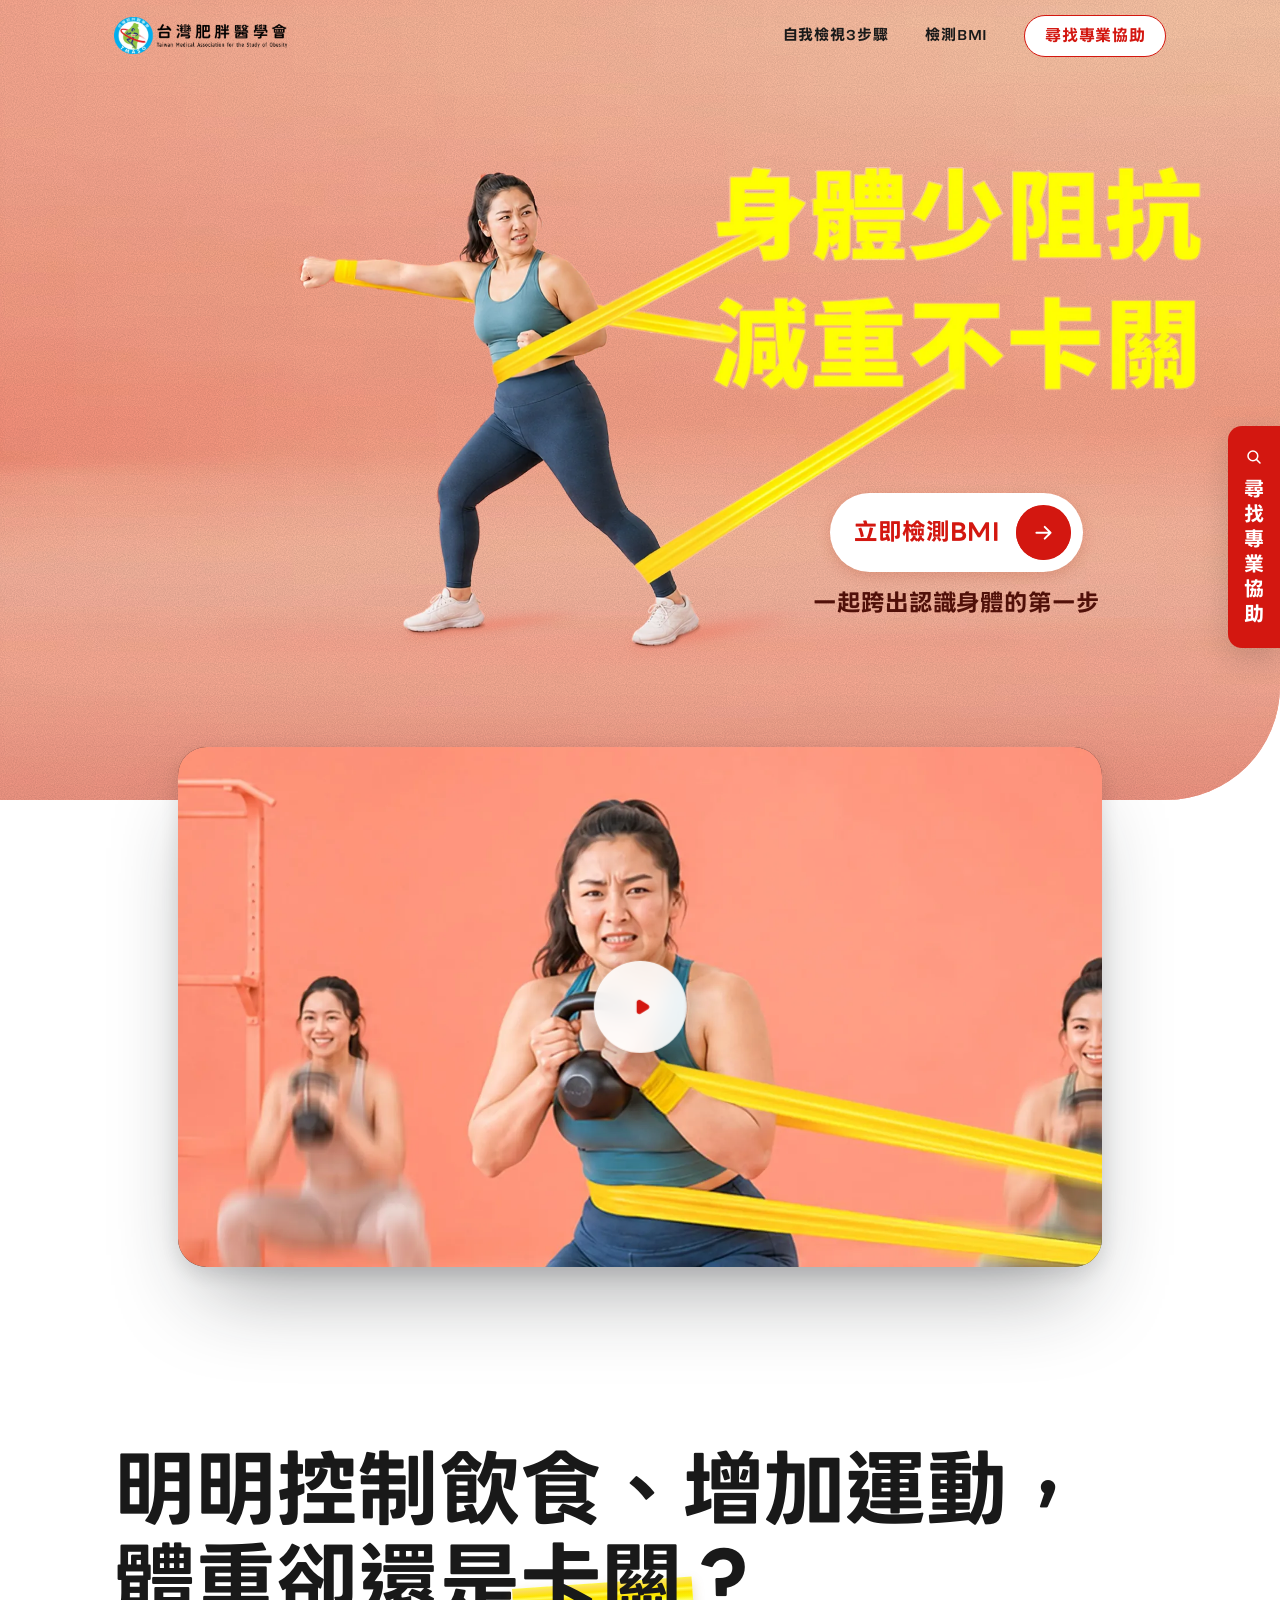
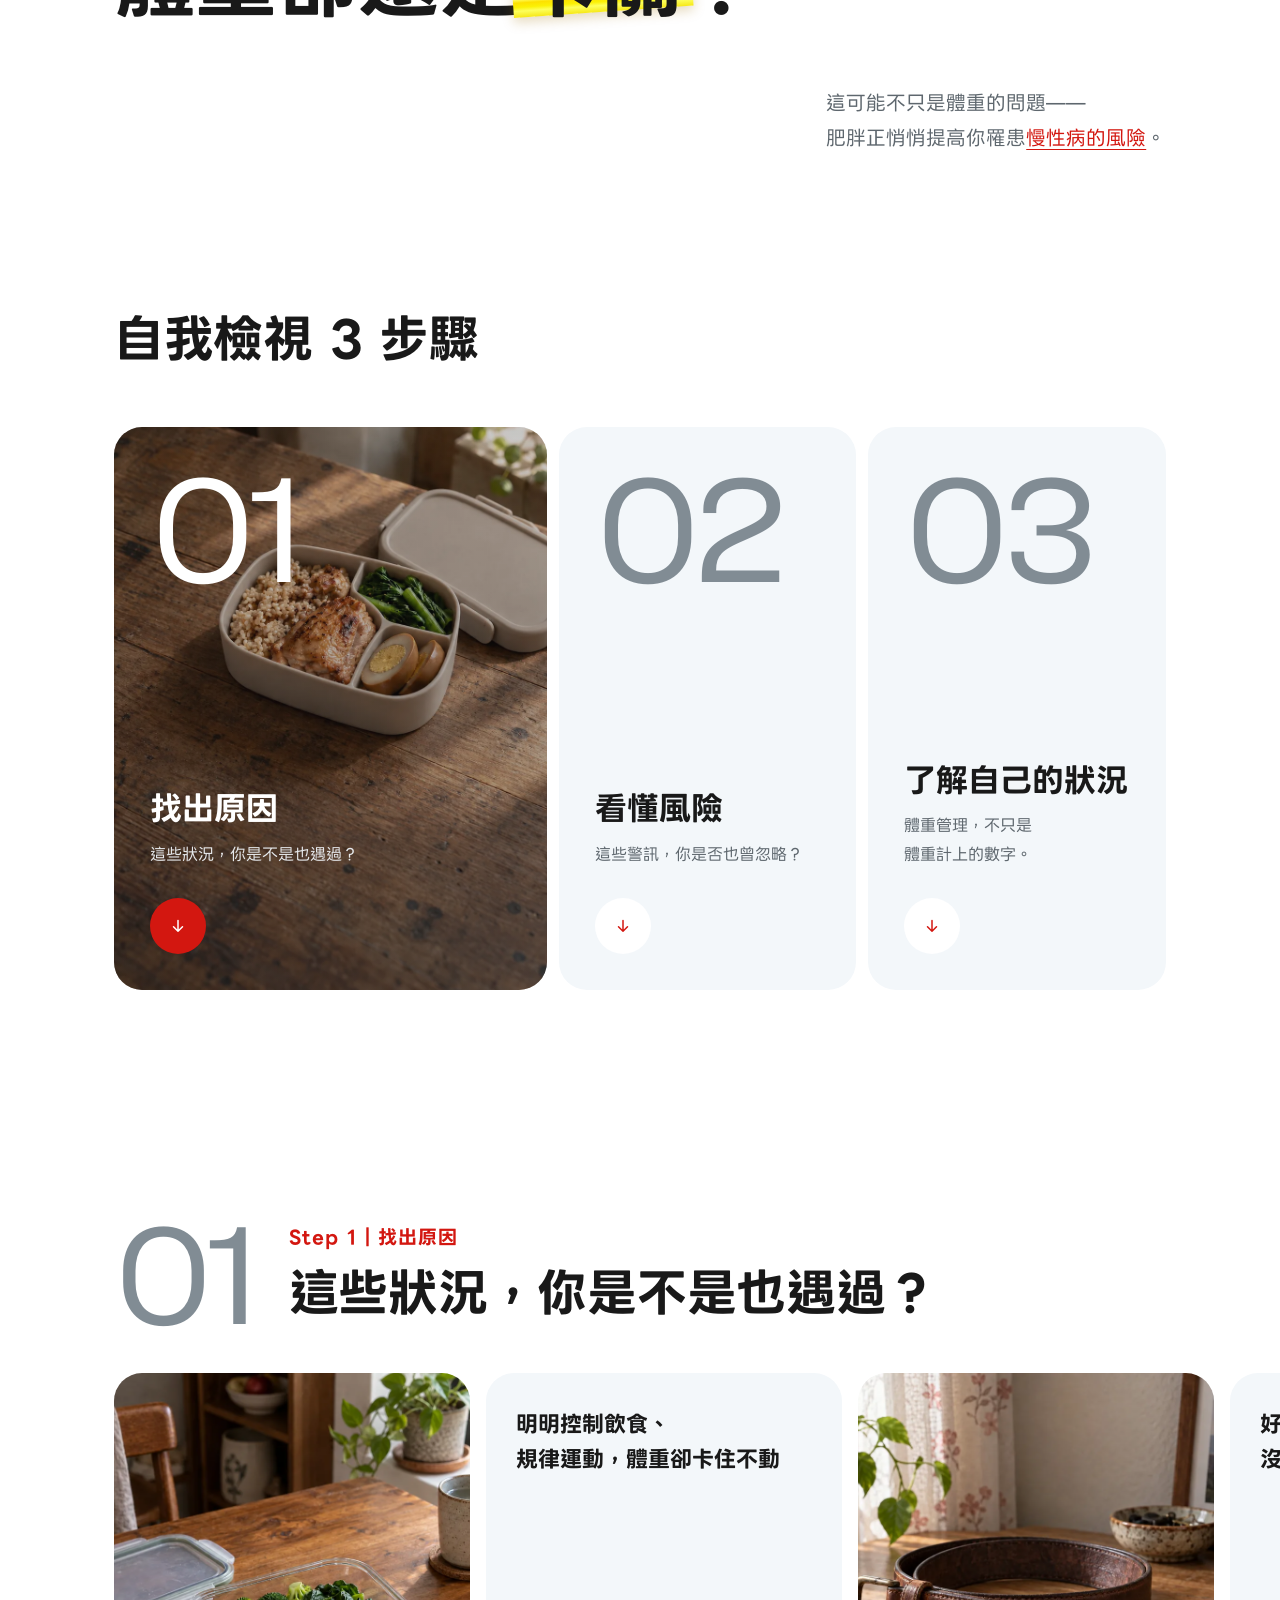
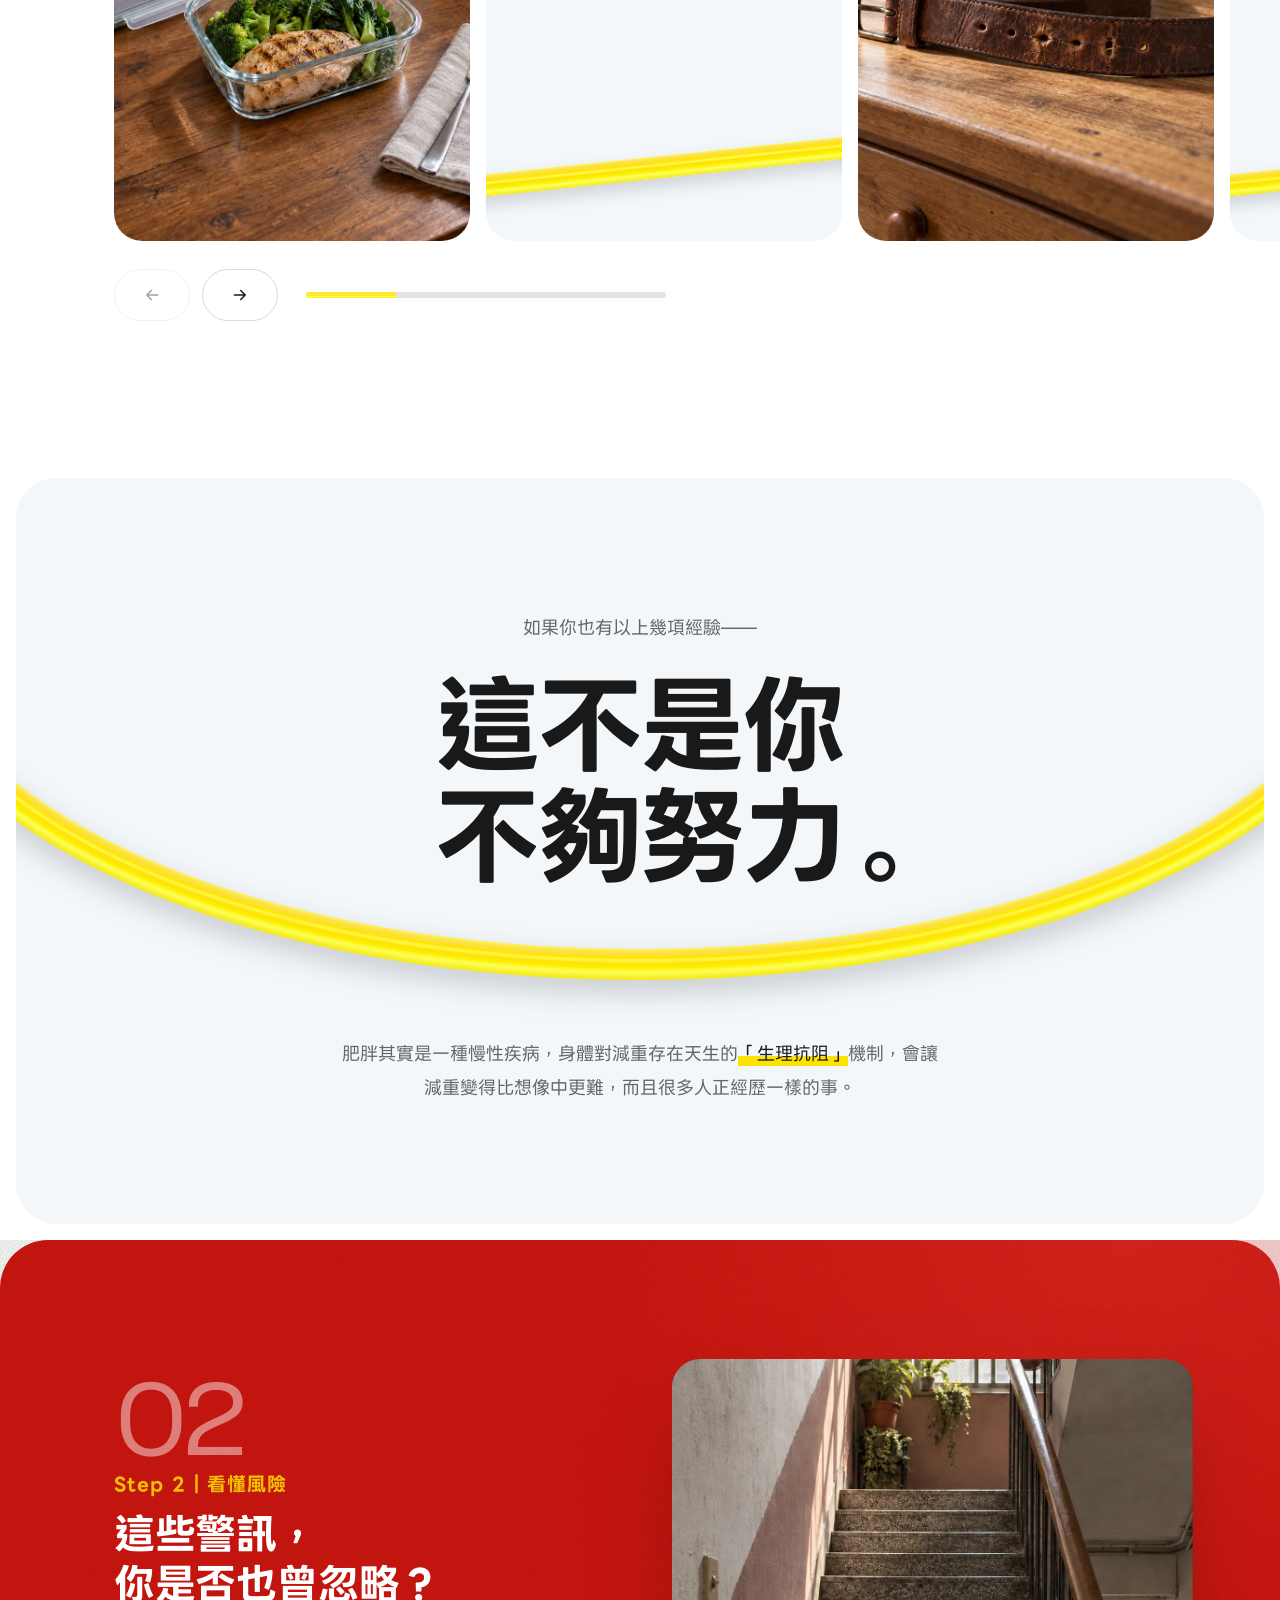
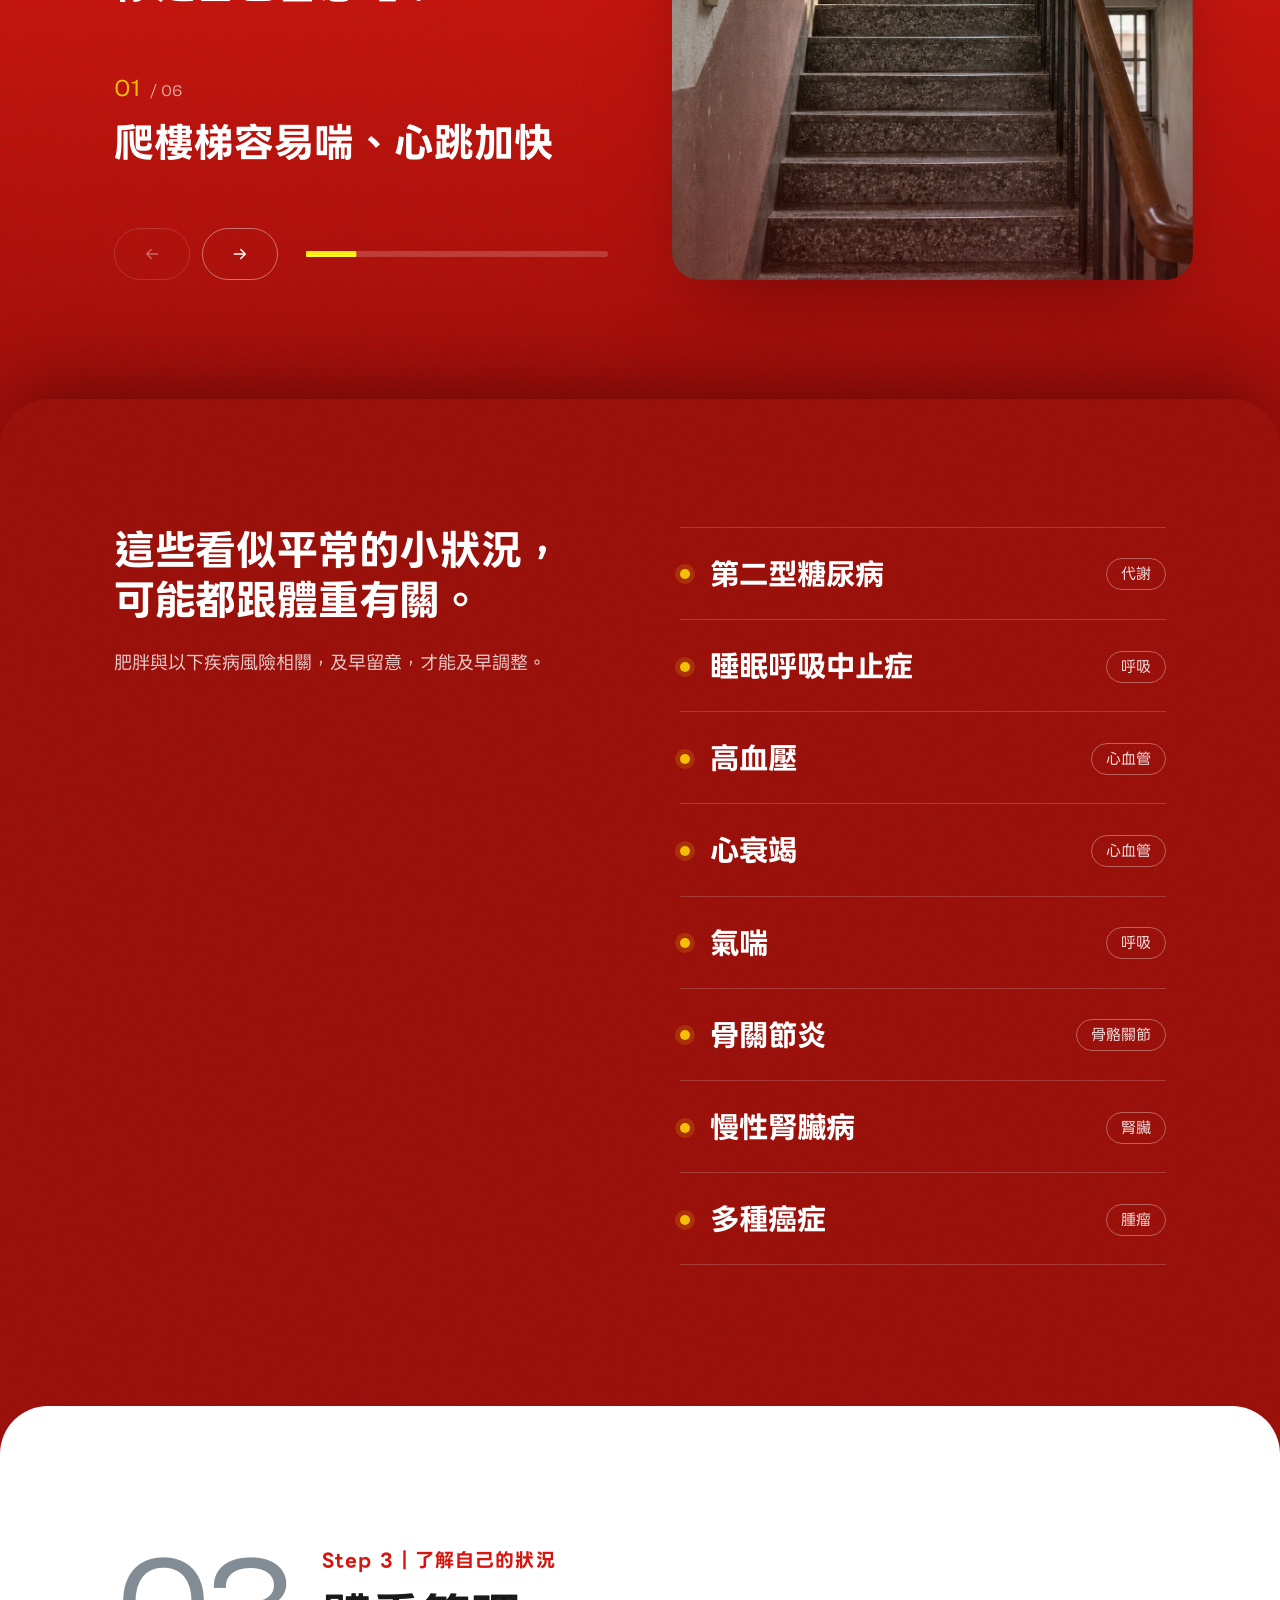
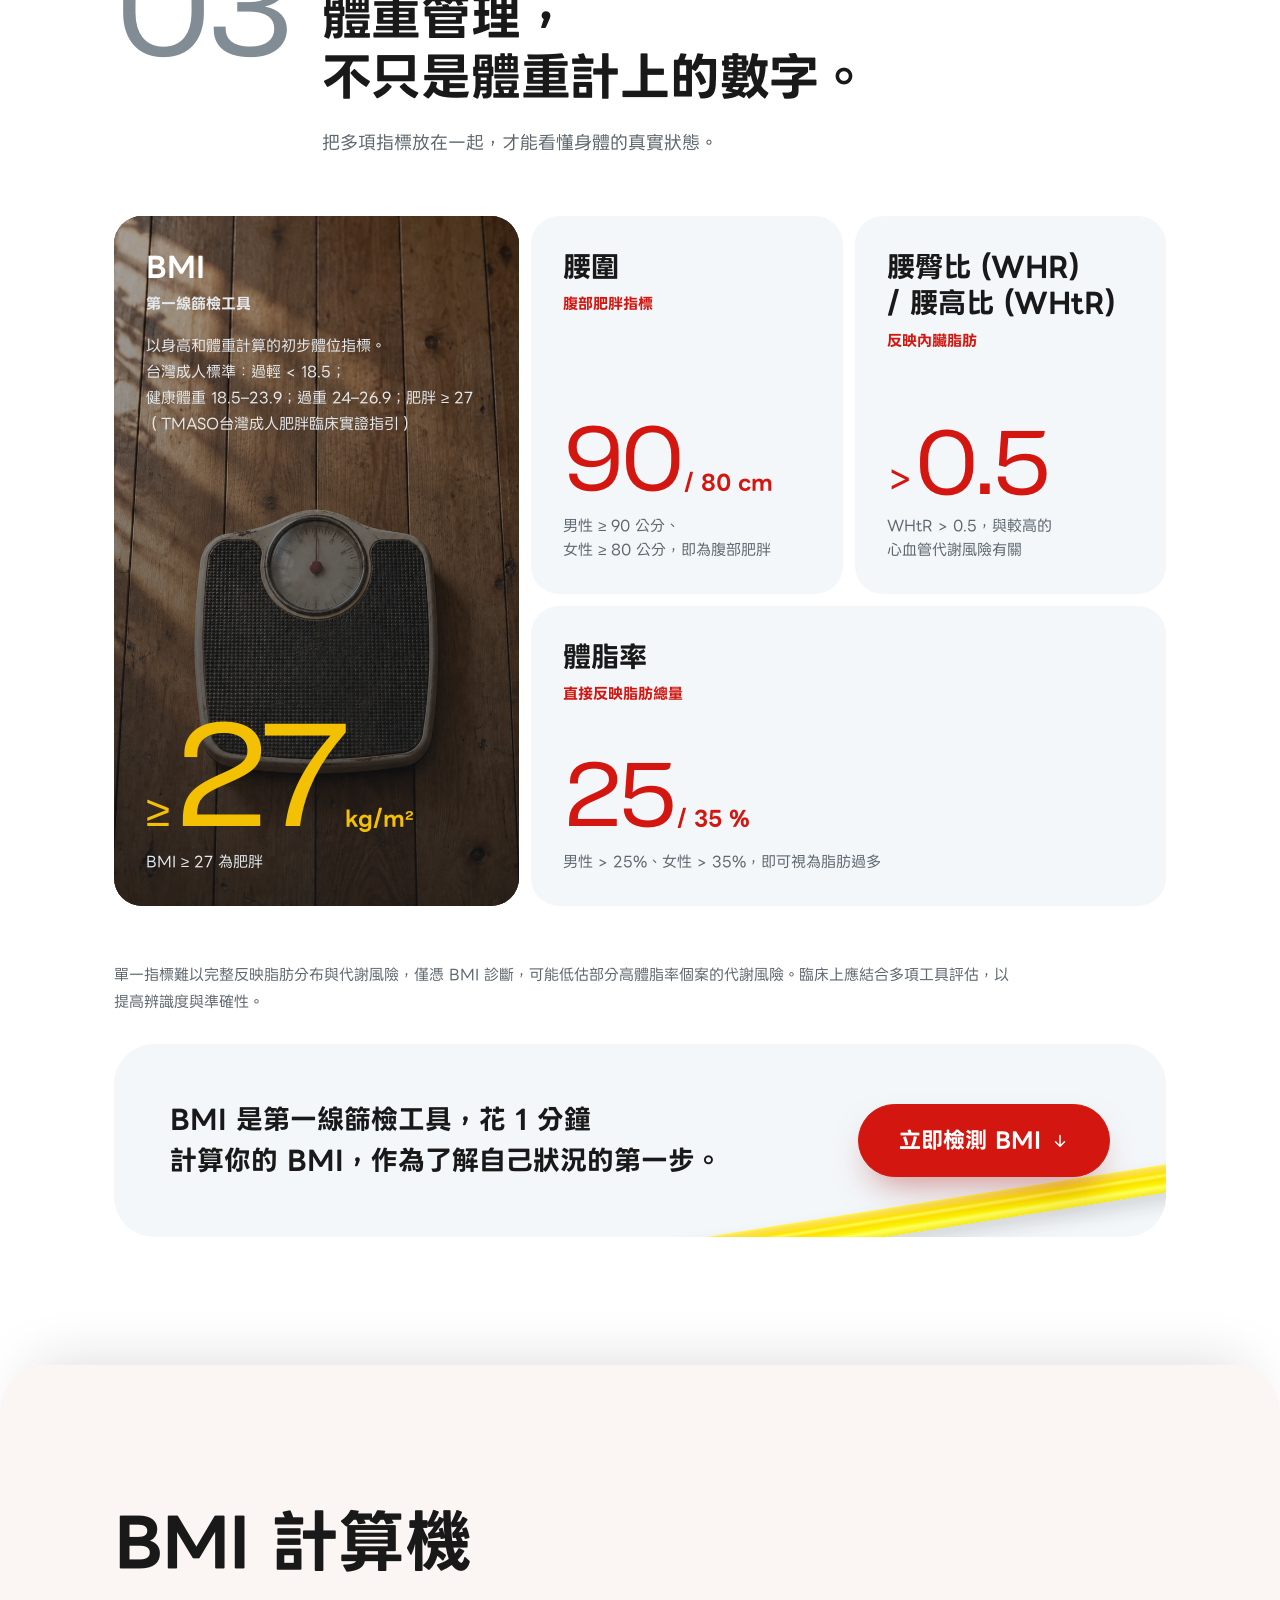
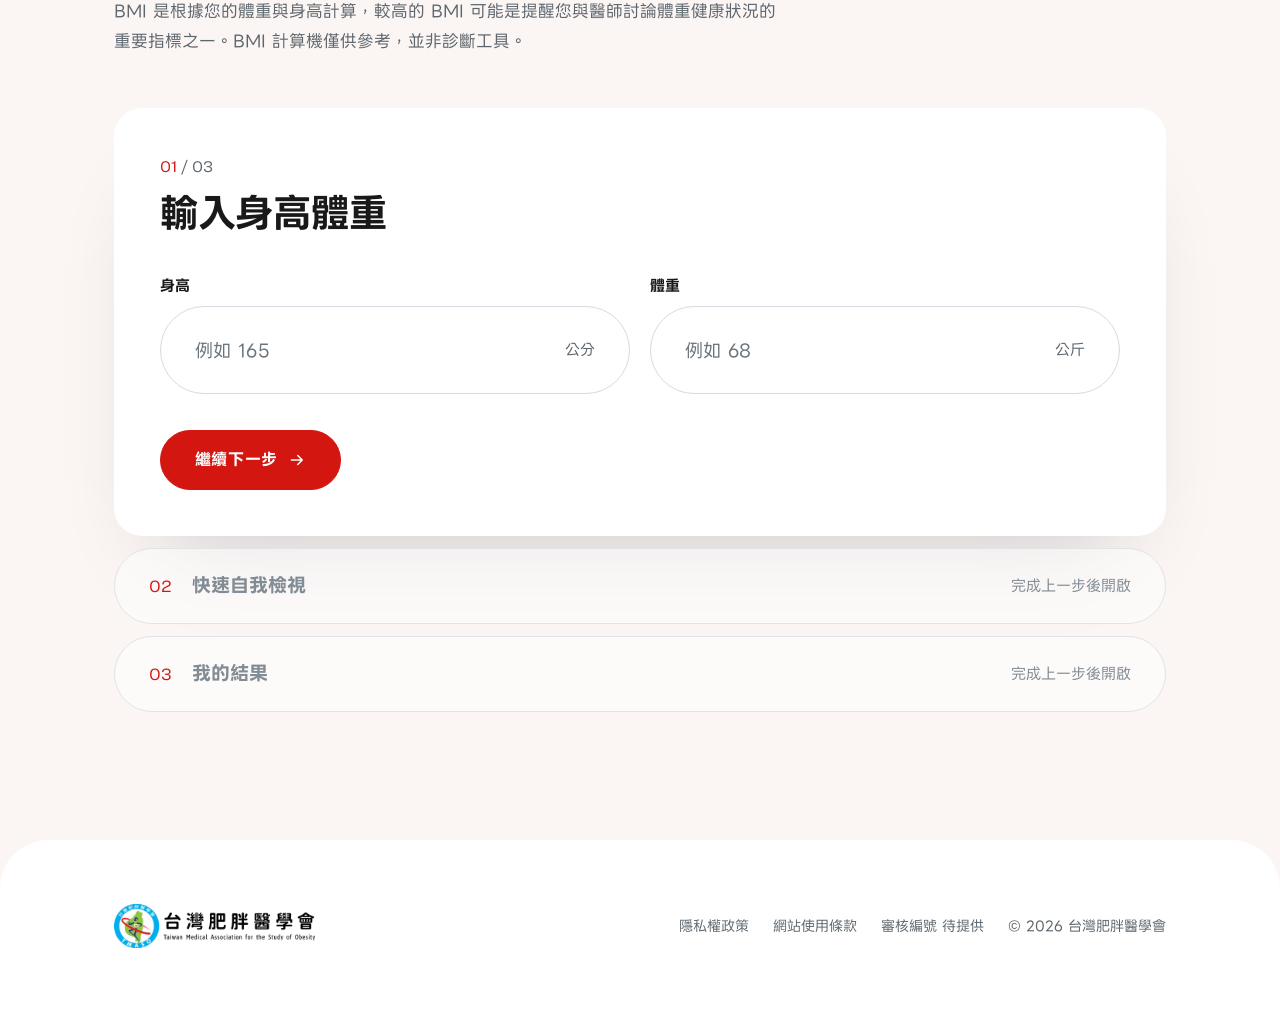
==== a/index.html @ 718ff16e "Add static (non-interactive) previews of prototype A and B Co-Authored-By: Claude Opus 5.5 <noreply@" ====
<!doctype html>
<html lang="zh-Hant-TW">
<head>
<meta charset="utf-8">
<meta name="viewport" content="width=device-width, initial-scale=1, viewport-fit=cover">
<title>TMASO 身體少阻抗｜簡易互動版</title>
<meta name="description" content="台灣肥胖醫學會 TMASO 肥胖自我檢視衛教頁：自我檢視 3 步驟、相關疾病、多項指標與 BMI 計算機。">
<meta name="theme-color" content="#ffffff">
<meta name="robots" content="noindex">
<link rel="preload" href="assets/fonts/lineseed-400.woff2" as="font" type="font/woff2" crossorigin>
<link rel="preload" href="assets/fonts/lineseed-700.woff2" as="font" type="font/woff2" crossorigin>
<link rel="preload" href="assets/fonts/ringside-400.woff2" as="font" type="font/woff2" crossorigin>
<link rel="stylesheet" href="assets/css/style.css">
<style id="static-preview">
/* 提案示意：關閉所有互動（點擊、滑過、輸入），只保留畫面 */
body *{pointer-events:none!important;cursor:default!important;-webkit-user-select:none;user-select:none}
html{scroll-behavior:auto!important}
</style>
</head>
<body>
<svg class="sprite" aria-hidden="true" focusable="false">
  <symbol id="i-right" viewBox="0 0 24 24"><path d="M4.5 12h14.5M13 6l6 6-6 6" fill="none" stroke="currentColor" stroke-width="2" stroke-linecap="round" stroke-linejoin="round"/></symbol>
  <symbol id="i-left" viewBox="0 0 24 24"><path d="M19.5 12H5M11 6l-6 6 6 6" fill="none" stroke="currentColor" stroke-width="2" stroke-linecap="round" stroke-linejoin="round"/></symbol>
  <symbol id="i-down" viewBox="0 0 24 24"><path d="M12 4.5V19M6 13l6 6 6-6" fill="none" stroke="currentColor" stroke-width="2" stroke-linecap="round" stroke-linejoin="round"/></symbol>
  <symbol id="i-play" viewBox="0 0 24 24"><path d="M10.029 6.61738C8.69594 5.81755 7 6.77778 7 8.33237V15.6676C7 17.2222 8.69594 18.1824 10.029 17.3826L16.1417 13.715C17.4364 12.9382 17.4364 11.0618 16.1417 10.285L10.029 6.61738Z" fill="currentColor"/></symbol>
  <symbol id="i-search" viewBox="0 0 24 24"><circle cx="10.5" cy="10.5" r="6.5" fill="none" stroke="currentColor" stroke-width="2"/><path d="M15.5 15.5 20 20" fill="none" stroke="currentColor" stroke-width="2" stroke-linecap="round"/></symbol>
  <symbol id="i-check" viewBox="0 0 24 24"><path d="M5.5 12.5l4.2 4.2L18.5 8" fill="none" stroke="currentColor" stroke-width="3.2" stroke-linecap="round" stroke-linejoin="round"/></symbol>
</svg>

<a class="skip" href="#main">跳到主要內容</a>

<header class="hd" id="top">
  <div class="hd-in">
    <a class="hd-logo" href="#top" aria-label="回到頁首"><img src="assets/img/tmaso-logo.webp" alt="TMASO 台灣肥胖醫學會" width="173" height="38"></a>
    <nav class="hd-nav" aria-label="主選單">
      <a class="hd-link" href="#steps">自我檢視3步驟</a>
      <a class="hd-link" href="#bmi">檢測BMI</a>
      <a class="btn btn-o btn-s hd-help" href="#" data-todo="clinic">尋找專業協助</a>
      <a class="btn btn-o btn-s hd-bmi" href="#bmi">檢測 BMI</a>
    </nav>
  </div>
</header>


<a class="fab" href="#" data-todo="clinic">
  <svg class="ic" aria-hidden="true"><use href="#i-search"/></svg>
  <span class="fab-t">尋找專業協助</span>
</a>

<main id="main">

<section class="kv" id="kv" aria-label="主視覺">
  <div class="kv-stage">
    <div class="kv-art">
      <picture class="kv-bg">
        <source media="(max-width: 599px)" srcset="assets/img/kv-bg-m.webp">
        <img src="assets/img/kv-bg-wide.webp" alt="" width="4051" height="1257" fetchpriority="high">
      </picture>
      <div class="kv-fg" id="kvfg">
        <img src="assets/img/kv-fg.webp" alt="" width="1692" height="923" fetchpriority="high">
      </div>
      <h1 class="vh">身體少阻抗，減重不卡關</h1>
      <div class="kv-cta">
        <a class="kv-pill" href="#bmi"><span>立即檢測BMI</span><i class="kv-dot"><svg class="ic" aria-hidden="true"><use href="#i-right"/></svg></i></a>
        <p class="kv-sub">一起跨出認識身體的第一步</p>
      </div>
    </div>
    <div class="otv" id="otv">
      <button class="otv-card" type="button" data-todo="video" aria-label="播放影片">
        <img src="assets/img/otv.webp" alt="" width="1600" height="900" loading="lazy">
        <span class="otv-play"><svg aria-hidden="true"><use href="#i-play"/></svg></span>
      </button>
    </div>
  </div>
</section>

<section class="intro" aria-label="破題">
  <div class="wrap intro-in">
    <h2 class="intro-t split"><span class="ln"><span>明明控制飲食、<br class="br-m">增加運動，</span></span><span class="ln"><span><span class="ph">體重卻還是</span><span class="ph"><span class="bandword">卡關<i class="bandhl" aria-hidden="true"></i></span>？</span></span></span></h2>
    <p class="intro-p">這可能不只是體重的問題——<br>肥胖正悄悄提高你罹患<em>慢性病的風險</em>。</p>
  </div>
</section>

<section class="steps" id="steps" aria-labelledby="steps-t">
  <div class="wrap">
    <header class="sh">
      <h2 class="sh-t split" id="steps-t"><span class="ln"><span>自我檢視 3 步驟</span></span></h2>
    </header>
    <div class="steps-box" id="stepsBox">
      <a class="st is-on" href="#step1">
        <span class="st-ph"><img src="assets/img/ov-1.webp" alt="" loading="lazy"></span>
        <span class="st-num num">01</span>
        <span class="st-bot">
          <span class="st-txt"><span class="st-t">找出原因</span><span class="st-d"><span class="ph">這些狀況，</span><span class="ph">你是不是也遇過？</span></span></span>
          <span class="st-go"><svg class="ic" aria-hidden="true"><use href="#i-down"/></svg></span>
        </span>
      </a>
      <a class="st" href="#step2">
        <span class="st-ph"><img src="assets/img/ov-2.webp" alt="" loading="lazy"></span>
        <span class="st-num num">02</span>
        <span class="st-bot">
          <span class="st-txt"><span class="st-t">看懂風險</span><span class="st-d"><span class="ph">這些警訊，</span><span class="ph">你是否也曾忽略？</span></span></span>
          <span class="st-go"><svg class="ic" aria-hidden="true"><use href="#i-down"/></svg></span>
        </span>
      </a>
      <a class="st" href="#step3">
        <span class="st-ph"><img src="assets/img/ov-3.webp" alt="" loading="lazy"></span>
        <span class="st-num num">03</span>
        <span class="st-bot">
          <span class="st-txt"><span class="st-t"><span class="ph">了解</span><span class="ph">自己的狀況</span></span><span class="st-d"><span class="ph">體重管理，</span><span class="ph">不只是</span><span class="ph">體重計上的數字。</span></span></span>
          <span class="st-go"><svg class="ic" aria-hidden="true"><use href="#i-down"/></svg></span>
        </span>
      </a>
    </div>
  </div>
</section>

<section class="s1" id="step1" aria-labelledby="s1-t">
  <div class="s1-pin">
    <div class="s1-sticky">
      <div class="wrap">
        <header class="sh sh-num">
          <span class="sh-no num" aria-hidden="true">01</span>
          <div class="sh-body">
            <p class="sh-k">Step 1｜找出原因</p>
            <h2 class="sh-t split" id="s1-t"><span class="ln"><span><span class="ph">這些狀況，</span><br class="br-m"><span class="ph">你是不是也遇過？</span></span></span></h2>
          </div>
        </header>
      </div>
      <div class="s1-track" id="track">
        <div class="s1-rail" id="rail">
          <figure class="c1 c1-ph"><img src="assets/img/s1-1.webp" alt="玻璃保鮮盒裡的雞胸肉與青菜" loading="lazy"></figure>
          <div class="c1 c1-tx"><p><span class="ph">明明</span><span class="ph">控制飲食、</span><span class="ph">規律運動，</span><span class="ph">體重卻卡住不動</span></p><i></i></div>
          <figure class="c1 c1-ph"><img src="assets/img/s1-2.webp" alt="扣孔有磨痕的皮帶" loading="lazy"></figure>
          <div class="c1 c1-tx"><p><span class="ph">好不容易</span><span class="ph">瘦下來，</span><span class="ph">沒多久</span><span class="ph">又慢慢復胖</span></p><i></i></div>
          <figure class="c1 c1-ph"><img src="assets/img/s1-3.webp" alt="吃完的空盤與叉子" loading="lazy"></figure>
          <div class="c1 c1-tx"><p><span class="ph">比別人</span><span class="ph">更容易餓，</span><span class="ph">也更難有</span><span class="ph">「吃飽了」的感覺</span></p><i></i></div>
          <figure class="c1 c1-ph"><img src="assets/img/s1-4.webp" alt="啞鈴與彈力帶" loading="lazy"></figure>
          <div class="c1 c1-tx"><p><span class="ph">覺得好像</span><span class="ph">有一股力量，</span><span class="ph">在阻止你</span><span class="ph">瘦下來</span></p><i></i></div>
        </div>
      </div>
      <div class="wrap s1-ctrl">
        <button class="circ" id="prev" type="button" aria-label="上一張" aria-controls="track" disabled><svg class="ic" aria-hidden="true"><use href="#i-left"/></svg></button>
        <button class="circ" id="next" type="button" aria-label="下一張" aria-controls="track"><svg class="ic" aria-hidden="true"><use href="#i-right"/></svg></button>
        <span class="s1-prog" aria-hidden="true"><i id="tprog"></i></span>
      </div>
    </div>
  </div>
  <div class="aha" id="aha">
    <div class="wrap aha-in">
      <p class="aha-lead">如果你也有以上幾項經驗——</p>
      <div class="aha-stage" id="ahaStage">
        <p class="aha-t split"><span class="ln"><span>這不是你</span></span><span class="ln"><span>不夠努力<span class="pd">。</span></span></span></p>
        <svg class="aha-band" id="ahaBand" aria-hidden="true" focusable="false">
          <g id="ahaBandG"></g>
        </svg>
      </div>
      <p class="aha-r">肥胖其實是<span class="ph">一種慢性疾病，</span>身體對減重存在<span class="ph">天生的</span><u>「生理抗阻」</u>機制，會讓減重變得比想像中更難，而且很多人<span class="ph">正經歷一樣的事。</span></p>
    </div>
  </div>
</section>

<section class="s2" id="step2" aria-labelledby="s2-t">
  <div class="s2-pin">
    <div class="s2-sticky">
      <div class="wrap s2-grid">
        <div class="s2-left">
          <header class="sh sh-num">
            <span class="sh-no num" aria-hidden="true">02</span>
            <div class="sh-body">
              <p class="sh-k">Step 2｜看懂風險</p>
              <h2 class="sh-t split" id="s2-t"><span class="ln"><span>這些警訊，</span></span><span class="ln"><span>你是否也曾忽略？</span></span></h2>
            </div>
          </header>
          <ol class="s2-list" id="s2list">
            <li class="s2-item is-on"><p class="s2-idx"><span class="num">01</span><span class="of">/ 06</span></p><p class="s2-txt"><span class="ph">爬樓梯</span><span class="ph">容易喘、</span><span class="ph">心跳加快</span></p></li>
            <li class="s2-item"><p class="s2-idx"><span class="num">02</span><span class="of">/ 06</span></p><p class="s2-txt"><span class="ph">睡覺時</span><span class="ph">容易打鼾，</span><span class="ph">或感覺</span><span class="ph">呼吸不順暢</span></p></li>
            <li class="s2-item"><p class="s2-idx"><span class="num">03</span><span class="of">/ 06</span></p><p class="s2-txt"><span class="ph">睡醒後</span><span class="ph">仍然感覺疲倦，</span><span class="ph">白天精神不濟</span></p></li>
            <li class="s2-item"><p class="s2-idx"><span class="num">04</span><span class="of">/ 06</span></p><p class="s2-txt"><span class="ph">關節（膝蓋、腰部）</span><span class="ph">常感到</span><span class="ph">疼痛或負擔</span></p></li>
            <li class="s2-item"><p class="s2-idx"><span class="num">05</span><span class="of">/ 06</span></p><p class="s2-txt"><span class="ph">血壓或血脂數值</span><span class="ph">曾被醫師提醒</span><span class="ph">需要留意</span></p></li>
            <li class="s2-item"><p class="s2-idx"><span class="num">06</span><span class="of">/ 06</span></p><p class="s2-txt"><span class="ph">家族中有</span><span class="ph">糖尿病或</span><span class="ph">心血管疾病病史</span></p></li>
          </ol>
          <div class="s2-ctrl">
            <button class="circ" id="s2prev" type="button" aria-label="上一則警訊" aria-controls="s2list" disabled><svg class="ic" aria-hidden="true"><use href="#i-left"/></svg></button>
            <button class="circ" id="s2next" type="button" aria-label="下一則警訊" aria-controls="s2list"><svg class="ic" aria-hidden="true"><use href="#i-right"/></svg></button>
            <span class="s2-prog" id="s2prog" aria-hidden="true"><i id="s2fill"></i></span>
          </div>
        </div>
        <div class="s2-photos">
          <figure class="s2-ph is-on"><img src="assets/img/s2-1.webp" alt="白色樓梯與扶手" loading="lazy"></figure>
          <figure class="s2-ph"><img src="assets/img/s2-2.webp" alt="" loading="lazy"></figure>
          <figure class="s2-ph"><img src="assets/img/s2-3.webp" alt="" loading="lazy"></figure>
          <figure class="s2-ph"><img src="assets/img/s2-4.webp" alt="" loading="lazy"></figure>
          <figure class="s2-ph"><img src="assets/img/s2-5.webp" alt="" loading="lazy"></figure>
          <figure class="s2-ph"><img src="assets/img/s2-6.webp" alt="" loading="lazy"></figure>
        </div>
      </div>
    </div>
  </div>
</section>

<section class="dz" id="dzsec" aria-labelledby="dz-t">
  <div class="wrap dz-grid">
    <div class="dz-intro">
      <h2 class="sh-t split" id="dz-t"><span class="ln"><span><span class="ph">這些看似平常的</span><span class="ph">小狀況，</span></span></span><span class="ln"><span><span class="ph">可能都跟</span><span class="ph">體重有關。</span></span></span></h2>
      <p>肥胖與以下疾病風險相關，<span class="ph">及早留意，</span><span class="ph">才能及早調整。</span></p>
    </div>
    <ul class="dz-list" id="dz">
      <li><span class="dz-name"><i></i>第二型糖尿病</span><span class="dz-cat">代謝</span></li>
      <li><span class="dz-name"><i></i>睡眠呼吸中止症</span><span class="dz-cat">呼吸</span></li>
      <li><span class="dz-name"><i></i>高血壓</span><span class="dz-cat">心血管</span></li>
      <li><span class="dz-name"><i></i>心衰竭</span><span class="dz-cat">心血管</span></li>
      <li><span class="dz-name"><i></i>氣喘</span><span class="dz-cat">呼吸</span></li>
      <li><span class="dz-name"><i></i>骨關節炎</span><span class="dz-cat">骨骼關節</span></li>
      <li><span class="dz-name"><i></i>慢性腎臟病</span><span class="dz-cat">腎臟</span></li>
      <li><span class="dz-name"><i></i>多種癌症</span><span class="dz-cat">腫瘤</span></li>
    </ul>
  </div>
</section>

<section class="s3" id="step3" aria-labelledby="s3-t">
  <div class="wrap">
    <header class="sh sh-num">
      <span class="sh-no num" aria-hidden="true">03</span>
      <div class="sh-body">
        <p class="sh-k">Step 3｜了解自己的狀況</p>
        <h2 class="sh-t split" id="s3-t"><span class="ln"><span>體重管理，</span></span><span class="ln"><span><span class="ph">不只是</span><span class="ph">體重計上的數字。</span></span></span></h2>
        <p class="sh-sub"><span class="ph">把多項指標放在一起，</span><br class="br-m"><span class="ph">才能看懂</span><span class="ph">身體的真實狀態。</span></p>
      </div>
    </header>
    <div class="s3-cards" id="s3cards">
      <article class="ind is-on" tabindex="0">
        <figure class="ind-ph"><img src="assets/img/s3-1.webp" alt="" loading="lazy"></figure>
        <div class="ind-top">
          <h3 class="ind-t">BMI</h3>
          <p class="ind-role">第一線篩檢工具</p>
          <div class="ind-desc"><p><span class="ph">以身高和體重計算的</span><span class="ph">初步體位指標。</span><span class="ph">台灣成人標準：</span><span class="ph">過輕 &lt; 18.5；</span><span class="ph">健康體重 18.5–23.9；</span><span class="ph">過重 24–26.9；</span><span class="ph">肥胖 <span class="sym-f">≥</span> 27</span><span class="ph">（TMASO</span><span class="ph">台灣成人肥胖</span><span class="ph">臨床實證指引）</span></p></div>
        </div>
        <div class="ind-bot">
          <p class="ind-num"><span class="pre">≥</span><span class="big num">27</span><span class="unit">kg/m²</span></p>
          <p class="ind-cap">BMI <span class="sym-f">≥</span> 27 為肥胖</p>
        </div>
      </article>
      <article class="ind" tabindex="0">
        <figure class="ind-ph"><img src="assets/img/s3-2.webp" alt="" loading="lazy"></figure>
        <div class="ind-top">
          <h3 class="ind-t">腰圍</h3>
          <p class="ind-role">腹部肥胖指標</p>
          <div class="ind-desc"><p>反映腹部脂肪堆積程度。</p></div>
        </div>
        <div class="ind-bot">
          <p class="ind-num"><span class="big num">90</span><span class="unit">/ 80 cm</span></p>
          <p class="ind-cap"><span class="ph">男性 <span class="sym-f">≥</span> 90 公分、</span><span class="ph">女性 <span class="sym-f">≥</span> 80 公分，</span><span class="ph">即為腹部肥胖</span></p>
        </div>
      </article>
      <article class="ind" tabindex="0">
        <figure class="ind-ph"><img src="assets/img/s3-3.webp" alt="" loading="lazy"></figure>
        <div class="ind-top">
          <h3 class="ind-t"><span class="ph">腰臀比 (WHR)</span><br><span class="ph">/ 腰高比 (WHtR)</span></h3>
          <p class="ind-role">反映內臟脂肪</p>
          <div class="ind-desc"><p><span class="ph">評估體脂肪分布，</span><span class="ph">內臟脂肪較高者</span><span class="ph">代謝風險也較高。</span></p></div>
        </div>
        <div class="ind-bot">
          <p class="ind-num"><span class="pre">&gt;</span><span class="big num">0.5</span></p>
          <p class="ind-cap"><span class="ph">WHtR &gt; 0.5，</span><span class="ph">與較高的</span><span class="ph">心血管代謝風險有關</span></p>
        </div>
      </article>
      <article class="ind" tabindex="0">
        <figure class="ind-ph"><img src="assets/img/s3-4.webp" alt="" loading="lazy"></figure>
        <div class="ind-top">
          <h3 class="ind-t">體脂率</h3>
          <p class="ind-role">直接反映脂肪總量</p>
          <div class="ind-desc"><p><span class="ph">無論 BMI 是否達標，</span><span class="ph">都應納入肥胖評估。</span></p></div>
        </div>
        <div class="ind-bot">
          <p class="ind-num"><span class="big num">25</span><span class="unit">/ 35 %</span></p>
          <p class="ind-cap"><span class="ph">男性 &gt; 25%、</span><span class="ph">女性 &gt; 35%，</span><span class="ph">即可視為脂肪過多</span></p>
        </div>
      </article>
    </div>
    <div class="s3-foot">
      <p class="s3-note"><span class="ph">單一指標難以</span><span class="ph">完整反映</span><span class="ph">脂肪分布與代謝風險，</span><span class="ph">僅憑 BMI 診斷，</span><span class="ph">可能低估</span><span class="ph">部分高體脂率個案的</span><span class="ph">代謝風險。</span><span class="ph">臨床上應結合</span><span class="ph">多項工具評估，</span>以提高<span class="ph">辨識度與準確性。</span></p>
      <div class="s3-cta">
        <p><span class="ph">BMI 是第一線篩檢工具，</span><span class="ph">花 1 分鐘</span><span class="ph">計算你的 BMI，</span><span class="ph">作為了解</span><span class="ph">自己狀況的第一步。</span></p>
        <a class="btn btn-f btn-xl" href="#bmi">立即檢測 BMI<svg class="ic" aria-hidden="true"><use href="#i-down"/></svg></a>
      </div>
    </div>
  </div>
</section>

<section class="bmi" id="bmi" aria-labelledby="bmi-t">
  <div class="wrap">
    <header class="sh bmi-h">
      <h2 class="sh-t split" id="bmi-t"><span class="ln"><span>BMI 計算機</span></span></h2>
      <p class="sh-sub">BMI 是根據您的體重與身高計算，較高的 BMI 可能是提醒您與醫師討論體重健康狀況的<span class="ph">重要指標之一。</span>BMI 計算機<span class="ph">僅供參考，</span><span class="ph">並非診斷工具。</span></p>
    </header>
    <div class="acc" id="acc">

      <div class="panel is-open" data-panel="1">
        <button class="bar" type="button" data-go="1" aria-controls="card1">
          <span class="bar-l"><span class="bar-n">01</span><span class="bar-t">輸入身高體重</span></span><span class="bar-r"></span>
        </button>
        <form class="card" id="card1" novalidate>
          <div class="card-h">
            <p class="stepno"><b>01</b> / 03</p>
            <h3 class="card-t">輸入身高體重</h3>
          </div>
          <div class="fields">
            <div class="field">
              <label for="bmi-h">身高</label>
              <div class="box"><input id="bmi-h" name="h" type="text" inputmode="decimal" autocomplete="off" placeholder="例如 165" aria-describedby="err"><span>公分</span></div>
            </div>
            <div class="field">
              <label for="bmi-w">體重</label>
              <div class="box"><input id="bmi-w" name="w" type="text" inputmode="decimal" autocomplete="off" placeholder="例如 68" aria-describedby="err"><span>公斤</span></div>
            </div>
          </div>
          <p class="err" id="err" role="alert" hidden></p>
          <button class="btn btn-f btn-l" type="submit">繼續下一步<svg class="ic" aria-hidden="true"><use href="#i-right"/></svg></button>
        </form>
      </div>

      <div class="panel is-locked" data-panel="2">
        <button class="bar" type="button" data-go="2" aria-controls="card2" disabled>
          <span class="bar-l"><span class="bar-n">02</span><span class="bar-t">快速自我檢視</span></span><span class="bar-r">完成上一步後開啟</span>
        </button>
        <div class="card" id="card2">
          <div class="card-h">
            <p class="stepno"><b>02</b> / 03</p>
            <h3 class="card-t">快速自我檢視</h3>
            <p class="card-d">肥胖症可能影響的不只是體重——與多種共病相關。以下情況是否符合您的狀況？（複選）</p>
          </div>
          <fieldset class="chips" id="chips">
            <legend class="vh">勾選符合您的狀況（複選）</legend>
            <label class="chip"><input type="checkbox" value="0"><i class="chip-box"><svg aria-hidden="true"><use href="#i-check"/></svg></i><span>曾被告知有血糖偏高、糖尿病前期或第二型糖尿病</span></label>
            <label class="chip"><input type="checkbox" value="1"><i class="chip-box"><svg aria-hidden="true"><use href="#i-check"/></svg></i><span>關節疼痛，影響日常活動或行動能力</span></label>
            <label class="chip"><input type="checkbox" value="2"><i class="chip-box"><svg aria-hidden="true"><use href="#i-check"/></svg></i><span>曾被診斷有睡眠呼吸中止症，或睡眠時容易出現呼吸困難</span></label>
            <label class="chip"><input type="checkbox" value="3"><i class="chip-box"><svg aria-hidden="true"><use href="#i-check"/></svg></i><span>經常感到疲倦、缺乏活力或精神不佳</span></label>
            <label class="chip"><input type="checkbox" value="4"><i class="chip-box"><svg aria-hidden="true"><use href="#i-check"/></svg></i><span>曾發生心肌梗塞或中風</span></label>
            <label class="chip"><input type="checkbox" value="5"><i class="chip-box"><svg aria-hidden="true"><use href="#i-check"/></svg></i><span>正在接受高血壓或高膽固醇相關治療</span></label>
            <label class="chip"><input type="checkbox" value="6"><i class="chip-box"><svg aria-hidden="true"><use href="#i-check"/></svg></i><span>曾被告知有脂肪肝</span></label>
            <label class="chip"><input type="checkbox" value="7"><i class="chip-box"><svg aria-hidden="true"><use href="#i-check"/></svg></i><span>長期受到憂鬱、焦慮或自我價值感低落等情緒困擾</span></label>
            <label class="chip"><input type="checkbox" value="8"><i class="chip-box"><svg aria-hidden="true"><use href="#i-check"/></svg></i><span>曾因血糖、糖尿病前期或高血壓接受相關檢查或追蹤</span></label>
            <label class="chip"><input type="checkbox" value="9"><i class="chip-box"><svg aria-hidden="true"><use href="#i-check"/></svg></i><span>家族中有心血管疾病病史</span></label>
            <label class="chip chip-none"><input type="checkbox" value="none" id="none"><i class="chip-box"><svg aria-hidden="true"><use href="#i-check"/></svg></i><span>以上皆無</span></label>
          </fieldset>
          <div><button class="btn btn-f" type="button" id="toResult">查看我的結果<svg class="ic" aria-hidden="true"><use href="#i-right"/></svg></button></div>
        </div>
      </div>

      <div class="panel is-locked" data-panel="3">
        <button class="bar" type="button" data-go="3" aria-controls="card3" disabled>
          <span class="bar-l"><span class="bar-n">03</span><span class="bar-t">我的結果</span></span><span class="bar-r">完成上一步後開啟</span>
        </button>
        <div class="card card-res" id="card3" aria-live="polite">
          <div class="res-l">
            <div class="card-h">
              <p class="stepno"><b>03</b> / 03</p>
              <h3 class="card-t"><span class="ph">諮詢專業醫師，</span><br class="br-m"><span class="ph">討論專屬您的</span><span class="ph">健康處方！</span></h3>
            </div>
            <div class="res-row">
              <p class="res-bmi"><span class="num" id="rBmi">0.0</span><span class="res-u">kg/m²</span></p>
              <p class="res-pill-w"><span class="res-pill" id="rCat">—</span></p>
            </div>
            <p class="res-s" id="rSent"></p>
            <div class="scale" id="scale">
              <div class="scale-segs" id="segs"><i style="--w:17.5"></i><i style="--w:27.5"></i><i style="--w:15"></i><i style="--w:40"></i></div>
              <span class="scale-mk" id="mk"></span>
              <div class="scale-lbl">
                <span style="--w:17.5">過輕<br>&lt; 18.5</span>
                <span style="--w:27.5">健康體重<br>18.5–23.9</span>
                <span style="--w:15">過重<br>24–26.9</span>
                <span style="--w:40">肥胖<br><span class="sym-f">≥</span> 27</span>
              </div>
            </div>
            <button class="link" type="button" data-go="1">重新計算</button>
          </div>
          <div class="res-r">
            <div class="res-blk">
              <h4 class="res-h">自我檢視近況</h4>
              <ul class="res-list" id="picked"></ul>
            </div>
            <div class="res-blk res-box">
              <p>下載自我評估結果，幫助您更有效率地與醫師溝通，共同找出適合您的體重管理方式。</p>
              <div><button class="btn btn-o" type="button" data-todo="download">下載自我評估結果</button></div>
            </div>
            <div class="res-blk res-box">
              <p>準備好與醫師討論了嗎？您可以透過以下管道，找到適合的醫療院所：</p>
              <div><a class="btn btn-f" href="#" data-todo="clinic">諮詢專業醫師<svg class="ic" aria-hidden="true"><use href="#i-right"/></svg></a></div>
            </div>
          </div>
        </div>
      </div>

    </div>
  </div>
</section>

</main>

<footer class="ft">
  <div class="wrap ft-in">
    <img class="ft-logo" src="assets/img/tmaso-logo.webp" alt="TMASO 台灣肥胖醫學會" width="201" height="44" loading="lazy">
    <ul class="ft-links">
      <li><a href="#" data-todo="link">隱私權政策</a></li>
      <li><a href="#" data-todo="link">網站使用條款</a></li>
      <li>審核編號 待提供</li>
      <li>© 2026 台灣肥胖醫學會</li>
    </ul>
  </div>
</footer>

<div class="toast" id="toast" role="status" aria-live="polite" hidden></div>

<script src="assets/js/main.js"></script>
<script>
/* 提案示意：移除鍵盤焦點與輸入 */
document.querySelectorAll('a,button,input,select,textarea,label,[tabindex]').forEach(function(el){el.setAttribute('tabindex','-1');if('readOnly' in el)el.readOnly=true;});
document.querySelectorAll('a[href]').forEach(function(el){el.removeAttribute('href');});
document.addEventListener('keydown',function(e){if(/^(Tab|Enter| )$/.test(e.key))e.preventDefault();},true);
</script>
</body>
</html>
---- a/assets/css/style.css ----
@font-face{font-family:"LINE Seed TW";src:url("../fonts/lineseed-400.woff2") format("woff2");font-weight:400;font-style:normal;font-display:swap}
@font-face{font-family:"LINE Seed TW";src:url("../fonts/lineseed-700.woff2") format("woff2");font-weight:700;font-style:normal;font-display:swap}
@font-face{font-family:"Ringside";src:url("../fonts/ringside-400.woff2") format("woff2");font-weight:400;font-style:normal;font-display:swap}
@font-face{font-family:"Ringside";src:url("../fonts/ringside-600.woff2") format("woff2");font-weight:600;font-style:normal;font-display:swap}
/* TMASO Yellow Band — 衛教頁｜簡易互動版（Figma Kne0i88Nz9fxxWc4GHxvEx「01 Desktop 1440」）
   由 A 版完整動態的 style.css 精簡而來：拿掉捲動驅動的動態、Lenis 與步驟進度線，互動調整寫在檔案最後。 */
:root{
  color-scheme:light;
  --red:#d31710; --red-d:#b3130d; --ink:#191919; --gray:#5e676e; --num:#818c94;
  --line:#e1e4e7; --line2:#d5dbe0; --box:#c9cdd1; --dim:#a9b1b8; --on-photo:#e6e9ec;
  --stone:#f3f7fa; --rose:#fbf5f4; --bar:#edeae9; --s3bg:#eeeeee; --card-tx:#5e676e;
  --yellow:#f4c003; --kv:#f3a28f; --kv-ink:#501009; --ph:#cdd3d8; --dark:#23272b;
  --f-body:"LINE Seed TW","Ringside","Helvetica Neue",Arial,"PingFang TC","Noto Sans TC","Microsoft JhengHei",sans-serif;
  --f-num:"Ringside","LINE Seed TW","Helvetica Neue",Arial,"PingFang TC","Microsoft JhengHei",sans-serif;
  --f-sym:"Helvetica Neue",Arial,"PingFang TC",sans-serif;
  --hd:72px; --gx:clamp(40px,8.8889vw,128px); --cw:1184px;
  --fs-display:clamp(44px,4.1667vw,60px);
  --fs-title:clamp(36px,3.3333vw,48px);
  --fs-heading:clamp(24px,2.2222vw,32px);
  --fs-numxl:clamp(96px,8.8889vw,128px);
  --fs-numl:clamp(68px,6.3889vw,92px);
  --fs-lead:clamp(20px,1.6667vw,24px);
  --ease:cubic-bezier(.2,.7,.2,1);
}
*,*::before,*::after{box-sizing:border-box}
html{scroll-padding-top:var(--hd);-webkit-text-size-adjust:100%;text-size-adjust:100%}
body{margin:0;background:#fff;color:var(--ink);font-family:var(--f-body);font-size:16px;line-height:1.8;-webkit-font-smoothing:antialiased;-moz-osx-font-smoothing:grayscale;overflow-x:clip}
h1,h2,h3,h4,p,figure,ul,ol{margin:0;padding:0}
ul,ol{list-style:none}
img{display:block;max-width:100%}
button,input{font:inherit;color:inherit}
a{color:inherit}
em{font-style:normal}
:focus-visible{outline:3px solid rgba(211,23,16,.45);outline-offset:3px}
.sprite{position:absolute;width:0;height:0;overflow:hidden}
.vh{position:absolute!important;width:1px;height:1px;margin:-1px;padding:0;overflow:hidden;clip:rect(0 0 0 0);white-space:nowrap;border:0}
.skip{position:fixed;left:16px;top:-60px;z-index:100;padding:10px 16px;border-radius:8px;background:var(--ink);color:#fff;text-decoration:none;font-size:14px}
.skip:focus{top:12px}
.ic{width:18px;height:18px;flex:none}
.num{font-family:var(--f-num);font-weight:400;font-variant-numeric:lining-nums}
.sym-f{font-family:var(--f-sym)}
.br-m{display:none}
.wrap{width:min(100% - 2 * var(--gx),var(--cw));margin-inline:auto}
.sh-t,.intro-t,.aha-t,.st-t,.s2-txt,.ind-t,.card-t,.dz-name,.c1-tx p{word-break:keep-all;overflow-wrap:anywhere}

/* ── 共用：段落標題、按鈕 ── */
.sh{display:flex;flex-direction:column;align-items:flex-start}
.badge{display:inline-flex;margin-bottom:24px;padding:2px 8px;border-radius:4px;background:var(--red);color:#fff;font-family:var(--f-num);font-weight:600;font-size:15px;line-height:1.5;letter-spacing:.06em;white-space:nowrap}
.sh-t{font-weight:700;font-size:var(--fs-title);line-height:1.32;letter-spacing:.01em}
.sh-sub{font-size:18px;line-height:1.8;color:var(--gray)}
.btn{display:inline-flex;align-items:center;justify-content:center;gap:10px;height:48px;padding:0 26px;border:1.5px solid var(--red);border-radius:999px;font-family:var(--f-body);font-weight:700;font-size:16px;line-height:1.5;letter-spacing:.04em;white-space:nowrap;text-decoration:none;cursor:pointer;transition:background-color .2s,border-color .2s,color .2s,translate .2s}
.btn-f{background:var(--red);color:#fff}
.btn-f:hover{background:var(--red-d);border-color:var(--red-d)}
.btn-o{background:#fff;color:var(--red)}
.btn-o:hover{background:var(--rose)}
.btn-s{height:42px;padding:0 20px}
.btn-l{height:56px}
.btn:active{translate:0 1px}

/* ── 01 Header ── */
.hd{position:sticky;top:env(safe-area-inset-top,0px);z-index:50;height:var(--hd);background:rgba(255,255,255,.94);border-bottom:1px solid var(--line);-webkit-backdrop-filter:blur(10px);backdrop-filter:blur(10px)}
.hd-in{height:100%;width:min(100% - 2 * var(--gx),var(--cw));margin-inline:auto;display:flex;align-items:center;justify-content:space-between;gap:24px}
.hd-logo img{width:173px;height:38px;object-fit:contain}
.hd-nav{display:flex;align-items:center;gap:36px}
.hd-link{font-family:var(--f-num);font-weight:600;font-size:15px;line-height:1.5;letter-spacing:.06em;text-decoration:none;white-space:nowrap;transition:color .2s}
.hd-link:hover{color:var(--red)}
.hd-bmi{display:none}

/* ── 02 KV＋03 OTV（依寬度等比縮放；1u = 設計稿 1px） ── */
.kv{container-type:inline-size;position:relative}
/* 第一屏顯示 KV 上方 828u（同 Figma 在 1440×900 筆電上看到的範圍），下方 72u 在第一屏外，
   影片只露出約 43u；1u = min(寬 / 1440, (視窗高 − header) / 828)，寬螢幕時兩側露出更多背景。
   OTV 另以 --ow 控制：最寬 1184（內容寬）且整張放得進一屏。 */
.kv-stage{--u:min(calc(100cqw / 1440),calc(max(calc(100vh - var(--hd)),520px) / 828));--kvH:calc(900 * var(--u));--ox:calc((100cqw - 1440 * var(--u)) / 2);--ow:min(calc(100cqw * .72222),1184px,calc((100vh - var(--hd) - 96px) * 16 / 9));--v:calc(var(--ow) / 1040);position:relative;height:calc(var(--kvH) - 115 * var(--u) + var(--ow) * .5625)}
.kv-art{position:absolute;left:0;top:0;width:100%;height:var(--kvH);overflow:hidden;background:var(--kv);border-bottom-right-radius:calc(128 * var(--u))}
.kv-bg img{position:absolute;left:calc(var(--ox) - 1132.5 * var(--u));top:calc(-219.9 * var(--u));width:calc(3956.7 * var(--u));height:calc(1227.5 * var(--u));max-width:none}
.kv-fg{position:absolute;left:calc(var(--ox) + 381 * var(--u));top:calc(186 * var(--u));width:calc(925 * var(--u));height:calc(505 * var(--u));translate:0 var(--fgY,0px);will-change:translate}
.kv-fg img{width:100%;height:100%}
.kv-cta{position:absolute;left:calc(var(--ox) + 908 * var(--u));top:calc(521 * var(--u));display:flex;flex-direction:column;align-items:center;gap:calc(14 * var(--u))}
.kv-pill{display:flex;align-items:center;justify-content:space-between;width:calc(258 * var(--u));height:calc(80 * var(--u));padding:0 calc(12 * var(--u)) 0 calc(24 * var(--u));border-radius:999px;background:#fff;box-shadow:0 calc(4 * var(--u)) calc(14 * var(--u)) rgba(160,40,20,.2);color:var(--red);font-weight:700;font-size:calc(24 * var(--u));line-height:1.5;letter-spacing:.04em;text-decoration:none;white-space:nowrap;transition:box-shadow .3s,translate .3s var(--ease)}
.kv-dot{display:grid;place-items:center;width:calc(56 * var(--u));height:calc(56 * var(--u));border-radius:50%;background:var(--red);color:#fff;transition:background-color .2s}
.kv-dot .ic{width:calc(24 * var(--u));height:calc(24 * var(--u));transition:translate .3s var(--ease)}
.kv-pill:hover{translate:0 -2px;box-shadow:0 calc(10 * var(--u)) calc(24 * var(--u)) rgba(160,40,20,.26)}
.kv-pill:hover .kv-dot{background:var(--red-d)}
.kv-pill:hover .kv-dot .ic{translate:3px 0}
.kv-sub{font-weight:700;font-size:calc(24 * var(--u));line-height:1.6;letter-spacing:.04em;color:var(--kv-ink);white-space:nowrap}
.otv{position:absolute;left:calc((100cqw - var(--ow)) / 2);top:calc(var(--kvH) - 115 * var(--u));width:var(--ow);height:calc(var(--ow) * .5625);scale:var(--os,1);transform-origin:50% 0;will-change:scale}
.otv-card{position:relative;display:block;width:100%;height:100%;padding:0;overflow:hidden;cursor:pointer;background:#8e969c;border:calc(10 * var(--v)) solid #fff;border-radius:calc(24 * var(--v));box-shadow:0 calc(30 * var(--v)) calc(70 * var(--v)) rgba(25,25,25,.18)}
.otv-card img{width:100%;height:100%;object-fit:cover}
.otv-play{position:absolute;left:50%;top:50%;display:grid;place-items:center;width:calc(88 * var(--v));height:calc(88 * var(--v));padding-left:calc(6 * var(--v));translate:-50% -50%;border-radius:50%;background:rgba(255,255,255,.94);box-shadow:0 calc(8 * var(--v)) calc(24 * var(--v)) rgba(0,0,0,.18);color:var(--red);transition:scale .3s var(--ease)}
.otv-play svg{width:calc(30 * var(--v));height:calc(30 * var(--v))}
.otv-card:hover .otv-play{scale:1.08}

/* ── 04 破題 ── */
.intro{padding-block:150px 170px}
.intro-in{display:flex;flex-direction:column;align-items:center;gap:44px;text-align:center}
.intro-t{font-weight:700;font-size:var(--fs-display);line-height:1.3;letter-spacing:.02em}
.intro-p{font-size:var(--fs-lead);line-height:1.6;color:var(--gray)}
.intro-p em{color:var(--red);text-decoration:underline;text-decoration-thickness:from-font;text-underline-offset:.18em}

/* ── 05 自我檢視 3 步驟 ── */
.steps{padding-bottom:160px}
.steps>.wrap{display:flex;flex-direction:column;gap:56px}
.steps-box{display:flex;height:602px;overflow:hidden;background:#fff;border-radius:16px;border-block:1px solid var(--line);box-shadow:4px 4px 53.3px rgba(0,0,0,.07)}
.st{position:relative;flex:329 1 0;min-width:0;overflow:hidden;padding:40px 36px;display:flex;flex-direction:column;justify-content:space-between;text-decoration:none;color:var(--ink);transition:flex-grow .7s var(--ease)}
.st+.st{border-left:1px solid var(--line)}
.st.is-on{flex-grow:526}
.st-ph{position:absolute;inset:0;opacity:0;transition:opacity .6s ease}
.st-ph img{width:100%;height:100%;object-fit:cover;scale:1.06;transition:scale 1.2s var(--ease)}
.st-ph::after{content:"";position:absolute;inset:0;background:linear-gradient(180deg,rgba(20,22,24,.21),rgba(20,22,24,.42))}
.st:nth-child(2) .st-ph::after{background:linear-gradient(180deg,rgba(20,22,24,.38),rgba(20,22,24,.24) 40%,rgba(20,22,24,.6))}
.st:nth-child(3) .st-ph img{object-position:100% 50%}
.st.is-on .st-ph{opacity:1}
.st.is-on .st-ph img{scale:1}
.st-num{position:relative;font-size:var(--fs-numxl);line-height:.9;letter-spacing:-.03em;color:var(--num);transition:color .4s}
.st-bot{position:relative;display:flex;flex-direction:column;align-items:flex-start;gap:28px}
.st-txt{display:flex;flex-direction:column;gap:10px}
.st-t{font-weight:700;font-size:var(--fs-heading);line-height:1.4;transition:color .4s}
.st-d{font-size:16px;line-height:1.8;color:var(--gray);transition:color .4s}
.st-go{display:grid;place-items:center;width:44px;height:44px;border-radius:50%;border:1px solid rgba(25,25,25,.7);transition:border-color .4s,color .4s,translate .3s var(--ease)}
.st.is-on .st-num,.st.is-on .st-d{color:var(--on-photo)}
.st.is-on .st-t{color:#fff}
.st.is-on .st-go{border-color:rgba(255,255,255,.7);color:#fff}
.st:hover .st-go{translate:0 3px}

/* ── 06 Step 1 找出原因 ── */
.s1{padding-block:40px 110px}
.s1 .sh{padding-bottom:56px}
.s1-track{overflow-x:auto;overscroll-behavior-x:contain;scrollbar-width:none;scroll-snap-type:x mandatory;scroll-padding-inline:max(var(--gx),calc((100% - var(--cw)) / 2))}
.s1-track::-webkit-scrollbar{display:none}
.s1-rail{display:flex;gap:16px;width:max-content;padding-inline:max(var(--gx),calc((100vw - var(--cw)) / 2));translate:var(--tx,0px) 0;will-change:translate}
.c1{flex:none;width:var(--cw1,380px);height:var(--ch1,500px);overflow:hidden;border-radius:4px;scroll-snap-align:start}
.c1-ph{position:relative;background:var(--ph)}
.c1-ph img{width:100%;height:100%;object-fit:cover}
.c1-tx{display:flex;flex-direction:column;justify-content:space-between;padding:36px 34px;background:var(--card-tx);color:#fff}
.c1-tx p{font-weight:700;font-size:24px;line-height:1.6}
.c1-tx i{display:block;width:36px;height:3px;background:var(--yellow)}
.s1-ctrl{display:flex;align-items:center;gap:12px;padding-top:28px}
.circ{display:grid;place-items:center;width:48px;height:48px;padding:0;border-radius:50%;border:1px solid var(--box);background:#fff;color:var(--ink);cursor:pointer;transition:border-color .2s,background-color .2s}
.circ:hover{border-color:var(--ink)}
.circ:disabled{opacity:.4;cursor:default}
.s1-prog{position:relative;width:360px;max-width:40%;height:2px;margin-left:8px;overflow:hidden;background:var(--line)}
.s1-prog i{position:absolute;inset:0;background:var(--ink);transform-origin:0 50%;transform:scaleX(var(--tp,.25));transition:transform .25s}
.s1-aha{display:flex;align-items:flex-end;justify-content:space-between;gap:72px;padding-top:140px}
.aha-l{display:flex;flex-direction:column;gap:14px}
.aha-lead{font-size:16px;line-height:1.8;color:var(--gray)}
.aha-t{font-weight:700;font-size:var(--fs-display);line-height:1.3;letter-spacing:.02em;white-space:nowrap}
.aha-r{max-width:556px;padding-bottom:0;font-size:18px;line-height:1.8;color:var(--gray)}
.aha-r u{color:var(--ink);text-decoration-thickness:from-font;text-underline-offset:.2em}

/* ── 07 Step 2 看懂風險 ── */
.s2{background:var(--stone)}
.s2-sticky{padding-block:160px}
.s2-grid{display:grid;grid-template-columns:minmax(0,1fr) minmax(0,1fr);gap:64px;align-items:start}
.s2-left .sh{padding:18px 0 40px}
.s2-list{padding-bottom:48px}
.s2-item{display:flex;flex-direction:column;gap:4px;padding-block:22px}
.s2-item+.s2-item{border-top:1px solid var(--line2)}
.s2-idx{display:flex;align-items:baseline;gap:6px;white-space:nowrap}
.s2-idx .num{font-size:var(--fs-numl);line-height:.9;letter-spacing:-.03em;color:var(--num)}
.s2-idx .of{font-size:14px;line-height:1.6;color:var(--gray)}
.s2-txt{font-weight:700;font-size:var(--fs-heading);line-height:1.4}
.s2-prog{display:none;position:relative;height:2px;overflow:hidden;background:var(--line)}
.s2-prog i{position:absolute;inset:0;background:var(--red);transform-origin:0 50%;transform:scaleX(var(--sp,.1667));transition:transform .5s var(--ease)}
.s2-photos{position:relative;aspect-ratio:1;overflow:hidden;border-radius:8px;background:var(--ph)}
.s2-ph{position:absolute;inset:0}
.s2-ph img{width:100%;height:100%;object-fit:cover}
.s2-ph:not(:first-child){display:none}

/* ── 08 相關疾病 ── */
.dz{position:relative;z-index:2;overflow-x:clip;padding-block:120px 150px;background:#fff}
.dz-grid{display:grid;grid-template-columns:minmax(0,560fr) minmax(0,552fr);gap:72px;align-items:start}
.dz-intro{position:sticky;top:calc(var(--hd) + 56px);display:flex;flex-direction:column;gap:20px}
.dz-intro p{font-size:18px;line-height:1.8;color:var(--gray)}
.dz-list li{display:flex;align-items:center;gap:24px;min-height:90px;padding:26px 0 24px;border-top:1px solid var(--line2);translate:calc((1 - var(--k,1)) * 110px) 0;opacity:var(--k,1);transition:padding-left .35s var(--ease)}
.dz-list li:last-child{border-bottom:1px solid var(--line2)}
.dz-name{flex:1;display:flex;align-items:center;gap:20px;font-weight:700;font-size:var(--fs-heading);line-height:1.4;color:var(--ink);transition:color .3s}
.dz-name i{flex:none;width:8px;height:8px;background:var(--red);opacity:0;scale:.3;transition:opacity .4s,scale .4s var(--ease)}
.dz-cat{font-size:18px;line-height:1.8;color:var(--gray);white-space:nowrap}
.dz-list li.seen i,html:not(.js) .dz-name i{opacity:1;scale:1}
@media (hover:hover){
  .dz-list li:hover{padding-left:8px}
  .dz-list li:hover .dz-name{color:var(--red)}
}

/* ── 09 Step 3 了解自己的狀況 ── */
.s3{position:relative;z-index:2;padding-block:160px;background:var(--s3bg)}
.s3>.wrap{display:flex;flex-direction:column;gap:56px}
.s3-cards{display:flex;align-items:flex-start;gap:12px}
.ind{position:relative;flex:1 1 0;min-width:0;height:560px;overflow:hidden;padding:30px 28px 32px;display:flex;flex-direction:column;justify-content:space-between;background:#fff;border-radius:8px;box-shadow:0 4px 32px -13px rgba(0,0,0,.25);cursor:default}
.ind:nth-child(even){margin-top:48px}
.ind-ph{position:absolute;inset:0;background:var(--dark);opacity:0;transition:opacity .6s ease}
.ind-ph img{width:100%;height:100%;object-fit:cover;scale:1.06;transition:scale 1.2s var(--ease)}
.ind-ph::after{content:"";position:absolute;inset:0;background:linear-gradient(180deg,rgba(20,22,24,.44),rgba(20,22,24,.62))}
.ind-top,.ind-bot{position:relative}
.ind-top{display:flex;flex-direction:column}
.ind-t{font-weight:700;font-size:var(--fs-heading);line-height:1.4;transition:color .4s}
.ind-role{font-size:14px;line-height:1.6;color:var(--gray);transition:color .4s}
.ind-desc{max-height:0;overflow:hidden;opacity:0;transition:max-height .6s var(--ease),opacity .4s}
.ind-desc p{padding-top:18px;font-size:14px;line-height:1.6;color:var(--on-photo)}
.ind-bot{display:flex;flex-direction:column;gap:14px}
.ind-num{display:flex;align-items:baseline;gap:4px;white-space:nowrap;color:var(--num);transition:color .4s}
.ind-num .pre{font-family:"Ringside",var(--f-sym);font-weight:400;font-size:40px;line-height:.9;letter-spacing:-.03em}
.ind-num .big{font-size:var(--fs-numl);line-height:.9;letter-spacing:-.03em}
.ind-num .unit{font-weight:700;font-size:clamp(18px,1.6667vw,24px);line-height:1.6}
.ind-cap{font-size:14px;line-height:1.6;color:var(--gray);transition:color .4s}
.ind.is-on .ind-ph{opacity:1}
.ind.is-on .ind-ph img{scale:1}
.ind.is-on .ind-desc{max-height:14em;opacity:1}
.ind.is-on .ind-t,.ind.is-on .ind-num{color:#fff}
.ind.is-on .ind-role,.ind.is-on .ind-cap{color:var(--on-photo)}
.s3-foot{display:flex;flex-direction:column;align-items:center;gap:12px;margin-top:16px;padding-top:40px;border-top:1px solid var(--line);text-align:center}
.s3-note{font-size:16px;line-height:1.8;color:var(--gray)}
.s3-cta{display:flex;flex-direction:column;align-items:center;gap:24px}
.s3-cta p{font-weight:700;font-size:var(--fs-heading);line-height:1.4;text-wrap:balance}
.btn-xl{height:auto;padding:12px 40px;font-size:24px;line-height:1.6;letter-spacing:0}

/* ── 10 BMI 計算機 ── */
.bmi{position:relative;z-index:2;padding-block:150px 160px;background:var(--rose)}
.bmi>.wrap{display:flex;flex-direction:column;gap:56px}
.acc{display:flex;flex-direction:column;gap:10px}
.bar{display:none;width:100%;height:68px;padding:0 28px;align-items:center;justify-content:space-between;gap:16px;border:0;border-radius:14px;background:var(--bar);color:var(--gray);text-align:left;cursor:pointer;white-space:nowrap;transition:background-color .2s}
.bar:disabled{cursor:default}
.panel:not(.is-open)>.bar{display:flex}
.panel:not(.is-open)>.card{display:none}
.bar-l{display:flex;align-items:center;gap:20px;min-width:0}
.bar-n{font-size:14px;line-height:1.6;color:var(--red)}
.bar-t{font-size:18px;line-height:1.8;overflow:hidden;text-overflow:ellipsis}
.bar-r{font-size:14px;line-height:1.6;color:var(--gray)}
.panel.is-done .bar-t{color:var(--ink)}
.panel.is-done .bar:hover{background:#e6e1df}
.panel.is-done .bar:hover .bar-r{color:var(--red);text-decoration:underline}
.card{display:flex;flex-direction:column;gap:32px;padding:36px 36px 40px;background:#fff;border-radius:14px}
.panel.is-open>.card{animation:card-in .55s var(--ease)}
@keyframes card-in{from{opacity:0;translate:0 12px}to{opacity:1;translate:0 0}}
.card-h{display:flex;flex-direction:column;gap:10px}
.stepno{font-size:14px;line-height:1.6;color:var(--gray)}
.stepno b{font-weight:400;color:var(--red)}
.card-t{font-weight:700;font-size:var(--fs-title);line-height:1.32;letter-spacing:.01em}
.card-d{max-width:680px;padding-top:8px;font-size:16px;line-height:1.8;color:var(--gray)}
.card>.btn,.card>div>.btn{align-self:flex-start}
.fields{display:grid;grid-template-columns:minmax(0,1fr) minmax(0,1fr);gap:20px}
.field{display:flex;flex-direction:column;gap:8px}
.field label{font-size:14px;line-height:1.6;color:var(--gray)}
.box{display:flex;align-items:center;justify-content:space-between;gap:12px;height:72px;padding:0 20px 0 18px;border:1px solid var(--box);border-radius:10px;background:#fff;transition:border-color .2s,box-shadow .2s}
.box:focus-within{border-color:var(--ink);box-shadow:0 0 0 3px rgba(25,25,25,.07)}
.box input{flex:1;min-width:0;height:100%;padding:0;border:0;outline:0;background:transparent;font-family:var(--f-num);font-weight:400;font-size:40px;line-height:1;letter-spacing:-.03em;color:var(--ink);font-variant-numeric:lining-nums}
.box input::placeholder{color:var(--num);opacity:1}
.box span{flex:none;font-size:14px;line-height:1.6;color:var(--gray)}
.field.has-err .box{border-color:var(--red)}
.err{margin-top:-16px;font-size:14px;line-height:1.6;color:var(--red)}
.chips{min-width:0;margin:0;padding:0;border:0;display:grid;grid-template-columns:minmax(0,1fr) minmax(0,1fr);gap:10px}
.chip{position:relative;display:flex;align-items:center;gap:14px;min-height:62px;padding:14px 20px;border:1px solid var(--line2);border-radius:10px;background:#fff;cursor:pointer;transition:border-color .2s,background-color .2s}
.chip:hover{border-color:#b9c0c6}
.chip input{position:absolute;opacity:0;width:1px;height:1px;pointer-events:none}
.chip-box{flex:none;display:grid;place-items:center;width:18px;height:18px;border-radius:4px;border:1.5px solid var(--box);background:#fff;color:#fff;transition:background-color .2s,border-color .2s}
.chip-box svg{width:14px;height:14px;opacity:0;scale:.6;transition:opacity .2s,scale .25s var(--ease)}
.chip>span{flex:1;font-size:16px;line-height:1.8}
.chip.is-checked{border-color:var(--red);background:var(--rose)}
.chip.is-checked .chip-box{border-color:var(--red);background:var(--red)}
.chip.is-checked .chip-box svg{opacity:1;scale:1}
.chip:has(input:focus-visible){outline:3px solid rgba(211,23,16,.45);outline-offset:2px}
.chip-none{grid-column:1;margin-top:10px;border-style:dashed}
.chip-none.is-checked{border-style:solid}
.card-res{flex-direction:row;align-items:flex-start;gap:48px}
.res-l{flex:none;width:min(612px,54%);display:flex;flex-direction:column;gap:24px}
.res-row{display:flex;align-items:flex-end;gap:20px;flex-wrap:wrap}
.res-bmi{display:flex;align-items:baseline;gap:8px;white-space:nowrap}
.res-bmi .num{font-size:var(--fs-numxl);line-height:.9;letter-spacing:-.03em;font-variant-numeric:tabular-nums lining-nums}
.res-u{font-size:18px;line-height:1.8;color:var(--gray)}
.res-pill-w{padding-bottom:18px}
.res-pill{display:inline-flex;align-items:center;height:36px;padding:0 16px;border-radius:999px;background:var(--ink);color:#fff;font-weight:700;font-size:16px;line-height:1.5;letter-spacing:.04em;white-space:nowrap}
.res-s{font-size:14px;line-height:1.6;color:var(--gray)}
.scale{position:relative;width:min(560px,100%);height:72px}
.scale-segs,.scale-lbl{position:absolute;left:0;right:0;display:flex;gap:3px}
.scale-segs{top:8px}
.scale-segs i{flex:var(--w) 1 0;height:10px;background:var(--line);transition:background-color .6s}
.scale-segs i.on{background:var(--red)}
.scale-mk{position:absolute;top:0;left:0;width:3px;height:26px;translate:-50% 0;border-radius:2px;background:var(--ink);transition:left 1.2s var(--ease)}
.scale-lbl{top:28px}
.scale-lbl>span{flex:var(--w) 1 0;min-width:0;font-size:14px;line-height:1.6;color:var(--gray)}
.link{align-self:flex-start;padding:0;border:0;background:none;font-size:14px;line-height:1.6;color:var(--gray);text-decoration:underline;text-underline-offset:.2em;cursor:pointer}
.link:hover{color:var(--ink)}
.res-r{flex:1;min-width:0;display:flex;flex-direction:column;gap:30px}
.res-blk{display:flex;flex-direction:column;gap:14px}
.res-h{font-weight:700;font-size:24px;line-height:1.5;letter-spacing:.04em}
.res-list{display:flex;flex-direction:column;gap:8px}
.res-list li{display:flex;align-items:flex-start;gap:12px;font-size:16px;line-height:1.8}
.res-list li::before{content:"";flex:none;width:6px;height:6px;margin-top:11px;background:var(--red)}
.res-box{gap:16px;padding-top:26px;border-top:1px solid var(--line)}
.res-box p{font-size:16px;line-height:1.8;color:var(--gray)}

/* ── 11 Footer ── */
.ft{padding-block:40px 60px;border-top:1px solid var(--line)}
.ft-in{display:flex;align-items:center;justify-content:space-between;gap:16px 32px;flex-wrap:wrap}
.ft-logo{width:201px;height:44px;object-fit:contain}
.ft-links{display:flex;flex-wrap:wrap;gap:8px 24px;font-size:14px;line-height:1.6;color:var(--gray)}
.ft-links li{white-space:nowrap}
.ft-links a{text-decoration:none}
.ft-links a:hover{color:var(--ink);text-decoration:underline}

/* ── 固定元件：尋找專業協助、提示 ── */
.fab{position:fixed;z-index:45;right:0;top:min(426px,calc(100vh - 262px));display:flex;flex-direction:column;align-items:center;gap:12px;width:52px;padding:22px 16px 20px;border-radius:14px 0 0 14px;background:var(--red);color:#fff;box-shadow:0 10px 30px rgba(25,25,25,.18);text-decoration:none;transition:background-color .2s,padding .3s var(--ease)}
.fab:hover{background:var(--red-d);padding-right:20px}
.fab-t{writing-mode:vertical-rl;text-orientation:upright;font-weight:700;font-size:20px;line-height:1;letter-spacing:5px;white-space:nowrap}
.toast{position:fixed;z-index:90;left:50%;bottom:calc(28px + env(safe-area-inset-bottom,0px));max-width:calc(100% - 32px);padding:12px 20px;translate:-50% 0;border-radius:999px;background:rgba(25,25,25,.92);color:#fff;font-size:14px;line-height:1.5;text-align:center;box-shadow:0 10px 30px rgba(25,25,25,.2);animation:toast-in .3s var(--ease)}
@keyframes toast-in{from{opacity:0;translate:-50% 10px}to{opacity:1;translate:-50% 0}}

/* ══ 手機／平板（≤1023） ══ */
@media (max-width:1023px){
  :root{--hd:60px;--gx:20px;--cw:640px;--fs-display:36px;--fs-title:30px;--fs-heading:24px;--fs-numxl:84px;--fs-numl:60px;--fs-lead:16px}
  .br-m{display:inline}
  .badge{margin-bottom:16px}
  .sh-sub{font-size:16px}
  .hd{margin-bottom:calc(-1 * var(--hd));background:rgba(255,255,255,.92);-webkit-backdrop-filter:blur(23.5px);backdrop-filter:blur(23.5px)}
  .hd-in{width:calc(100% - 40px)}
  .hd-logo img{width:137px;height:30px}
  .hd-link,.hd-help{display:none}
  .hd-bmi{display:inline-flex}
  .intro{padding-block:100px 110px}
  .intro-in{gap:28px}
  .intro-p{line-height:1.8}
  .steps{padding-bottom:90px}
  .steps>.wrap{gap:32px}
  .steps-box{flex-direction:column;height:auto}
  .st{flex:none;height:260px;padding:28px 24px}
  .st+.st{border-left:0;border-top:1px solid var(--line)}
  .st-ph img{object-position:50% 60%}
  .s1{padding-block:40px 90px}
  .s1 .sh{padding-bottom:32px}
  .s1-track{scroll-padding-inline:max(20px,calc((100% - var(--cw)) / 2))}
  .s1-rail{padding-inline:max(20px,calc((100vw - var(--cw)) / 2))}
  .c1{--cw1:304px;--ch1:420px}
  .c1-tx p{font-size:20px}
  .s1-ctrl{padding-top:24px}
  .s1-prog{width:160px}
  .s1-aha{flex-direction:column;align-items:stretch;gap:28px;padding-top:90px}
  .aha-t{white-space:normal}
  .aha-r{max-width:none;padding-bottom:0;font-size:16px}
  .s2-sticky{padding-block:64px 80px}
  .s2-grid{grid-template-columns:minmax(0,1fr);gap:0}
  .s2-left .sh{padding:0 0 20px}
  .s2-list{padding-bottom:4px}
  .s2-prog{margin-bottom:24px}
  .s2-photos{aspect-ratio:350/270}
  .dz{padding-block:80px 100px}
  .dz-grid{grid-template-columns:minmax(0,1fr);gap:36px}
  .dz-intro{position:static;gap:16px}
  .dz-intro p{font-size:16px}
  .dz-list li{min-height:90px;padding:20px 0 18px;gap:16px}
  .dz-name{gap:14px}
  .s3{padding-block:100px}
  .s3>.wrap{gap:32px}
  .s3-cards{flex-direction:column;align-items:stretch}
  .ind{flex:none;height:440px}
  .ind:nth-child(even){margin-top:0}
  .ind-top{gap:4px}
  .ind-num .unit{font-size:24px}
  .s3-foot{align-items:flex-start;gap:24px;padding-top:28px;text-align:left}
  .s3-cta{align-items:flex-start}
  .s3-cta p{font-size:20px;line-height:1.6;text-wrap:wrap}
  .btn-xl{height:48px;padding:0 26px;font-size:16px;line-height:1.5;letter-spacing:.04em}
  .bmi{padding-block:90px 100px}
  .bmi>.wrap{gap:32px}
  .card{gap:24px;padding:24px 20px 28px}
  .bar{padding:0 20px}
  .fields{grid-template-columns:minmax(0,1fr);gap:16px}
  .chips{grid-template-columns:minmax(0,1fr)}
  .chip-none{grid-column:auto}
  .card-res{flex-direction:column;gap:36px}
  .res-l{width:100%;gap:20px}
  .res-row{gap:12px}
  .res-u{font-size:16px}
  .res-s{font-size:13px}
  .scale{width:100%;height:91px}
  .scale-lbl>span{font-size:13px}
  .link{font-size:13px}
  .res-h{font-size:20px;line-height:1.6;letter-spacing:0}
  .card-res .card-t{font-size:min(30px,calc((100vw - 80px) / 11.3))}
  .ft{padding-block:32px 48px}
  .ft-in{flex-direction:column;align-items:flex-start;gap:20px}
  .ft-logo{width:164px;height:36px}
  .ft-links{gap:8px 16px;font-size:13px}
  .fab{top:auto;right:12px;bottom:calc(14px + env(safe-area-inset-bottom,0px));flex-direction:row;gap:8px;width:auto;padding:12px 18px;border-radius:999px}
  .fab:hover{padding-right:18px}
  .fab-t{writing-mode:horizontal-tb;font-size:14px;line-height:1.5;letter-spacing:.06em}
  .toast{bottom:calc(76px + env(safe-area-inset-bottom,0px));border-radius:14px}
}
/* 手機 KV（<600）；600–1023 沿用桌機 KV 構圖等比縮放 */
@media (max-width:599px){
  .kv-stage{--u:calc(100cqw / 390);height:calc(613 * var(--u))}
  .kv-art{height:calc(392 * var(--u));border-radius:0}
  .kv-bg img{left:0;top:0;width:100%;height:100%;object-fit:cover}
  .kv-fg{left:calc(38 * var(--u));top:calc(97 * var(--u));width:calc(328 * var(--u));height:calc(179 * var(--u))}
  .kv-cta{left:calc(20 * var(--u));top:calc(285 * var(--u));width:calc(350 * var(--u));gap:calc(8 * var(--u))}
  .kv-pill{justify-content:center;gap:calc(14 * var(--u));width:auto;height:calc(50 * var(--u));padding:0 calc(48 * var(--u));font-size:calc(16 * var(--u))}
  .kv-dot{width:calc(24 * var(--u));height:calc(24 * var(--u))}
  .kv-dot .ic{width:calc(18 * var(--u));height:calc(18 * var(--u))}
  .kv-sub{font-size:calc(16 * var(--u))}
  .otv{left:calc(20 * var(--u));top:calc(416 * var(--u));width:calc(350 * var(--u));height:calc(197 * var(--u))}
  .otv-card{border-width:calc(6 * var(--u));border-radius:calc(16 * var(--u));box-shadow:0 calc(16 * var(--u)) calc(40 * var(--u)) rgba(25,25,25,.16)}
  .otv-play{width:calc(64 * var(--u));height:calc(64 * var(--u));padding-left:calc(4 * var(--u));box-shadow:0 calc(6 * var(--u)) calc(18 * var(--u)) rgba(0,0,0,.18)}
  .otv-play svg{width:calc(22 * var(--u));height:calc(22 * var(--u))}
}
@media (min-width:640px) and (max-width:1023px){
  .c1{--cw1:340px;--ch1:470px}
}
@media (prefers-reduced-motion:reduce){
  *,*::before,*::after{animation-duration:.01ms!important;transition-duration:.01ms!important}
}

/* ════════════════════════════════════════════════════════════════
   V2 — 視覺與動態升級（接在 v1 style.css 後面覆寫）
   只沿用 CI 的色彩與字型；語言：「彈力帶」張力 → 釋放。
   形狀：互動元件全圓角膠囊、圖片 28（手機 20）、色塊 40–48（手機 28–32）
   ════════════════════════════════════════════════════════════════ */
:root{
  --spring-snap:linear(0,.069,.237,.449,.662,.849,.994,1.092,1.146,1.163,1.153,1.127,1.092,1.057,1.026,1.002,.986,.977,.973,.975,.979,.985,.99,.995,.999,1.002,1.004,1.004,1.004,1.003,1.003,1.002,1.001,1,1,.999,.999,.999,.999,1,1);
  --out:cubic-bezier(.16,1,.3,1);
  --red-d:#a8120c; --stone-2:#e9eef2; --red-deep:#a8120c;
  /* 彈力帶：照 KV/band.svg 的漸層，方向是橫跨帶子寬度（上緣 → 下緣） */
  --band:linear-gradient(180deg,#fef749 0%,#fcdf55 11%,#fee404 30%,#fffa54 39%,#fde100 50%,#fbf105 65%,#fdff5c 78%,#f6e818 100%);
  --r-img:28px; --r-blk:48px; --r-card:40px;
  --grain:url("data:image/svg+xml,%3Csvg xmlns='http://www.w3.org/2000/svg' width='220' height='220'%3E%3Cfilter id='n'%3E%3CfeTurbulence type='fractalNoise' baseFrequency='.9' numOctaves='3' stitchTiles='stitch'/%3E%3CfeColorMatrix values='0 0 0 0 0 0 0 0 0 0 0 0 0 0 0 0 0 0 .16 0'/%3E%3C/filter%3E%3Crect width='100%25' height='100%25' filter='url(%23n)'/%3E%3C/svg%3E");
  --fs-sec:clamp(36px,3.9vw,56px);
}

/* ── Header：第一屏透明疊在 KV 上，往下捲才變成霧面白 ── */
.hd{margin-bottom:calc(-1 * var(--hd));background:transparent;border-bottom-color:transparent;-webkit-backdrop-filter:none;backdrop-filter:none;transition:background-color .45s ease,border-color .45s ease,-webkit-backdrop-filter .45s,backdrop-filter .45s}
.hd.is-solid{background:rgba(255,255,255,.92);border-bottom-color:rgba(25,25,25,.06);-webkit-backdrop-filter:blur(18px) saturate(1.4);backdrop-filter:blur(18px) saturate(1.4)}
.hd-link{position:relative}
.hd-link::after{content:"";position:absolute;left:0;right:0;bottom:-4px;height:2px;border-radius:2px;background:var(--red);scale:0 1;transform-origin:100% 50%;transition:scale .6s var(--out)}
.hd-link:hover::after{scale:1 1;transform-origin:0 50%}

/* ── KV：header 疊上去後，KV 用整個視窗高（1u = min(寬/1440, 高/900)） ── */
.kv-stage{--u:min(calc(100cqw / 1440),calc(max(100vh,560px) / 900));--ow:min(calc(100cqw * .72222),1184px,calc((100vh - 96px) * 16 / 9));height:calc(var(--kvH) - 60 * var(--u) + var(--ow) * .5625)}
.otv{top:calc(var(--kvH) - 60 * var(--u))}
/* 主視覺群組（人物＋標語＋按鈕）放大 10%，並垂直置中在「header 底 ↔ 影片頂」之間。
   群組在設計稿的範圍：x 381–1306、y 186–691；人物圖實際可見到 98.5%，所以垂直以 y 435 為中心。背景不放大。手機（<600）維持原構圖。 */
@media (min-width:600px){
  .kv-stage{--kz:1.1;--u0:var(--u);--uz:calc(var(--u) * var(--kz));--kcy:calc((var(--hd) + 840 * var(--u)) / 2)}
  .kv-fg{left:calc(var(--ox) + (843.5 + (381 - 843.5) * var(--kz)) * var(--u));top:calc(var(--kcy) + (186 - 435) * var(--kz) * var(--u));width:calc(925 * var(--uz));height:calc(505 * var(--uz))}
  .kv-cta{--u:var(--uz);left:calc(var(--ox) + (843.5 + (908 - 843.5) * var(--kz)) * var(--u0));top:calc(var(--kcy) + (521 - 435) * var(--kz) * var(--u0))}
}
.kv-bg::after{content:"";position:absolute;inset:0;background:var(--grain);pointer-events:none}
.kv-bg img{transform-origin:50% 38%}
.otv-card{border:0;border-radius:calc(32 * var(--v));background:var(--dark);box-shadow:0 calc(50 * var(--v)) calc(100 * var(--v)) calc(-30 * var(--v)) rgba(25,27,30,.4),0 calc(8 * var(--v)) calc(24 * var(--v)) rgba(25,27,30,.12)}
.otv-card img{transition:scale 1.2s var(--out)}
.otv-card:hover img{scale:1.03}
.otv-play{width:calc(104 * var(--v));height:calc(104 * var(--v));background:rgba(255,255,255,.9);-webkit-backdrop-filter:blur(10px);backdrop-filter:blur(10px);box-shadow:0 calc(14 * var(--v)) calc(36 * var(--v)) rgba(25,27,30,.25);transition:scale .6s var(--spring-snap)}
.otv-play svg{width:calc(34 * var(--v));height:calc(34 * var(--v))}
.otv-card:hover .otv-play{scale:1.1}
/* CTA：紅色圓點像彈力帶一樣往左拉滿整顆膠囊 */
@media (hover:hover) and (min-width:600px){
  .kv-pill{position:relative;isolation:isolate;overflow:hidden;transition:box-shadow .4s,translate .6s var(--out),color .35s ease}
  .kv-pill::before{content:"";position:absolute;z-index:-1;left:calc(12 * var(--u));right:calc(12 * var(--u));top:50%;height:calc(56 * var(--u));translate:0 -50%;border-radius:999px;background:var(--red);clip-path:inset(0 0 0 calc(100% - 56 * var(--u)) round 999px);transition:clip-path .75s var(--spring-snap)}
  .kv-pill:hover{color:#fff}
  .kv-pill:hover::before{clip-path:inset(0 0 0 0 round 999px)}
  .kv-pill:hover .kv-dot{background:transparent}
  .kv-dot{transition:background-color .2s .05s}
  .kv-dot .ic{transition:translate .6s var(--spring-snap)}
  .kv-pill:hover .kv-dot .ic{translate:calc(6 * var(--u)) 0}
}
@keyframes rise-in{from{opacity:0;translate:0 44px}to{opacity:1;translate:0 0}}

/* ── 標題：逐行斷開 ── */
.split .ln{display:block}

/* ── 共用段落標題：巨大 Ringside 序號＋小標＋標題 ── */
:is(.steps,.s1,.s2,.dz) .sh-t{font-size:var(--fs-sec);line-height:1.22;letter-spacing:-.005em}
.sh-num{flex-direction:row;align-items:flex-end;gap:clamp(20px,2.6vw,40px)}
.sh-no{flex:none;font-size:clamp(112px,11.2vw,168px);line-height:.74;letter-spacing:-.05em;color:var(--num)}
.sh-body{display:flex;flex-direction:column;gap:12px;min-width:0}
.sh-k{font-weight:700;font-size:19px;line-height:1.5;letter-spacing:.06em;color:var(--red)}

/* ── 04 破題：靠左的大字，說明推到右側 ── */
.intro{padding-block:clamp(150px,14vw,220px) clamp(120px,12vw,180px)}
.intro-in{align-items:stretch;gap:clamp(40px,4.4vw,64px);text-align:left}
.intro-t{font-size:clamp(48px,6.4vw,96px);line-height:1.12;letter-spacing:-.01em}
.intro-p{align-self:flex-end;max-width:26em;font-size:clamp(18px,1.53vw,22px);line-height:1.8}
.bandword{position:relative;display:inline-block;isolation:isolate}
.bandhl{position:absolute;z-index:-1;left:-.08em;right:-.14em;top:56%;height:.36em;background:var(--band);box-shadow:0 .06em .14em rgba(160,110,0,.25);rotate:-4deg;transform-origin:0 50%}

/* ── 05 自我檢視 3 步驟：三張分離的圓角色卡 ── */
.steps{padding-bottom:clamp(110px,10vw,150px)}
.steps-box{gap:12px;height:clamp(520px,44vw,640px);overflow:visible;background:none;border:0;border-radius:0;box-shadow:none}
.st{isolation:isolate;padding:40px 36px 36px;border-radius:var(--r-img);background:var(--stone);transition:flex-grow .9s var(--out),background-color .4s}
.st+.st{border-left:0}
.st:not(.is-on):hover{background:var(--stone-2)}
.st-ph{z-index:0}
.st-ph::after{z-index:2}
.st-num{font-size:clamp(120px,12vw,196px);line-height:.78;letter-spacing:-.05em;color:var(--num)}
.st-t{font-size:clamp(26px,2.5vw,36px);line-height:1.3}
.st-go{width:56px;height:56px;border:0;background:#fff;color:var(--red);transition:background-color .4s,color .4s,translate .6s var(--spring-snap)}
.st.is-on .st-num{color:#fff}
.st.is-on .st-go{background:var(--red);color:#fff}
.st:hover .st-go{translate:0 6px}

/* ── 06 Step 1 ── */
.s1{padding-block:clamp(40px,4vw,64px) 0}
.s1 .sh{padding-bottom:48px}
.c1{border-radius:var(--r-img)}
.c1-tx{position:relative;justify-content:flex-start;padding:34px 30px;background:var(--stone);color:var(--ink)}
.c1-tx p{position:relative;z-index:1;font-size:clamp(18px,1.45vw,22px);line-height:1.6}
.c1-tx i{position:absolute;left:-12%;right:-12%;bottom:40px;width:auto;height:22px;background:var(--band);box-shadow:0 8px 16px rgba(25,27,30,.16);rotate:-6deg;transform-origin:0 50%}
.circ{width:76px;height:52px;border:1.5px solid var(--line2);border-radius:999px;background:#fff;color:var(--ink);transition:background-color .3s,border-color .3s,color .3s,scale .5s var(--spring-snap)}
.circ:hover{border-color:var(--red);background:var(--red);color:#fff}
.circ:active{scale:.94}
.circ .ic{transition:translate .5s var(--spring-snap)}
#prev:hover .ic{translate:-4px 0}
#next:hover .ic{translate:4px 0}
.s1-prog{height:6px;margin-left:16px;border-radius:3px;background:var(--line)}
.s1-prog i{border-radius:3px;background:var(--band);transition:transform .5s var(--out)}

/* ── 頓悟：鮭魚色大色塊，黃色彈力帶先繃緊、再彈開 ── */
.aha{position:relative;margin:clamp(88px,8.4vw,128px) 16px 0;padding-block:clamp(110px,10.4vw,160px) clamp(96px,9.4vw,140px);overflow:hidden;border-radius:var(--r-card);background:var(--stone);color:var(--ink)}
.aha-in{display:flex;flex-direction:column;align-items:center;gap:28px;text-align:center}
.aha-lead{font-size:clamp(17px,1.4vw,20px);color:var(--gray)}
.aha-stage{position:relative;display:flex;justify-content:center;width:100%;margin-bottom:clamp(96px,9vw,132px)}
/* 兩行左對齊、整塊置中 */
.aha-t{position:relative;font-size:clamp(52px,8.2vw,128px);line-height:1.06;letter-spacing:-.025em;white-space:normal;text-align:left;color:var(--ink)}
/* 句號：LINE Seed TW 的「。」置中，放大後像懸空的圓圈；往下移到基線、靠近前一個字，並縮小一點 */
/* 頓悟區兩行是固定斷行，每行不再換行 */
.aha-t{white-space:nowrap}
/* 逐行遮罩改用 clip-path，只裁上下，右側留空間給懸在行外的句號 */
/* 句號懸在行外（不佔寬度），兩行都以 4 個字計算置中，中線落在「不」與「是」之間 */
.aha-t .pd{display:inline-block;margin-right:-1em;translate:-.16em .3em;scale:.86}
.aha-band{position:absolute;z-index:1;left:0;top:0;width:100%;height:100%;overflow:visible;pointer-events:none;filter:drop-shadow(0 12px 14px rgba(25,27,30,.2))}
.aha-band path{fill:none;stroke-linecap:butt;stroke-linejoin:round}
.aha-r{max-width:34em;font-size:clamp(17px,1.4vw,20px);line-height:1.85;color:var(--gray)}
.aha-r u{color:var(--ink);text-decoration:none;background:linear-gradient(180deg,transparent 58%,#fee404 58%,#fde100 92%,transparent 92%);padding-inline:.08em}

/* ── 07 Step 2：深紅滿版，有重量感 ── */
.s2{position:relative;z-index:1;margin-top:16px;border-radius:var(--r-blk) var(--r-blk) 0 0;background:var(--red);color:#fff;--fs-heading:clamp(30px,3.1vw,44px)}
.s2-sticky{position:relative}
.s2-sticky::before{content:"";position:absolute;inset:0;pointer-events:none;background:var(--grain),radial-gradient(70% 80% at 88% 0%,rgba(255,70,60,.3),transparent 62%),linear-gradient(180deg,transparent 45%,rgba(90,0,0,.32))}
.s2-sticky>.wrap{position:relative;z-index:1}
.s2 .sh-num{flex-direction:column;align-items:flex-start;gap:14px}
.s2 .sh-no{font-size:clamp(88px,8.4vw,124px);color:rgba(255,255,255,.45)}
.s2 .sh-k{color:var(--yellow)}
.s2 .sh-t{color:#fff;font-size:clamp(32px,3.2vw,46px)}
.s2-item+.s2-item{border-top-color:rgba(255,255,255,.2)}
.s2-item{gap:14px}
.s2-idx{gap:8px}
.s2-idx .num{font-size:24px;line-height:1.25;letter-spacing:.02em;color:var(--yellow)}
.s2-idx .of{font-family:var(--f-num);font-size:16px;line-height:1.25;color:rgba(255,255,255,.62)}
.s2-txt{color:#fff;line-height:1.32}
.s2-prog{height:6px;border-radius:3px;background:rgba(255,255,255,.18)}
.s2-prog i{border-radius:3px;background:var(--band);transition:transform .8s var(--out)}
.s2-photos{border-radius:var(--r-img);background:rgba(60,0,0,.25);box-shadow:0 40px 80px -30px rgba(60,0,0,.5)}
.s2-ph::after{content:"";position:absolute;inset:0;background:linear-gradient(180deg,transparent 55%,rgba(90,0,0,.32));pointer-events:none}

/* ── 08 相關疾病：更深一階的紅色色片，從下方蓋上來 ── */
.dz{border-radius:var(--r-blk) var(--r-blk) 0 0;background:var(--grain),var(--red-deep);color:#fff;padding-block:clamp(110px,10vw,150px) calc(clamp(120px,11vw,160px) + var(--r-blk))}
.dz .sh-t{color:#fff;font-size:clamp(34px,3.2vw,46px)}
.dz-intro p{color:rgba(255,255,255,.78)}
.dz-list li{border-top-color:rgba(255,255,255,.18)}
.dz-list li:last-child{border-bottom-color:rgba(255,255,255,.18)}
.dz-name{color:#fff;font-size:clamp(24px,2.3vw,32px)}
.dz-name i{width:10px;height:10px;border-radius:50%;background:var(--yellow);box-shadow:0 0 0 5px rgba(244,192,3,.18)}
.dz-name i{transition:opacity .4s,scale .6s var(--spring-snap)}
.dz-cat{padding:3px 14px;border:1px solid rgba(255,255,255,.34);border-radius:999px;font-size:15px;line-height:1.6;color:rgba(255,255,255,.88)}
@media (hover:hover){
  .dz-list li:hover{padding-left:10px}
  .dz-list li:hover .dz-name{color:var(--yellow)}
}

/* ── 09 Step 3：白色色片壓在紅色上；四項指標改成不等大拼貼，BMI 是主格 ── */
.s3{margin-top:calc(-1 * var(--r-blk));border-radius:var(--r-blk) var(--r-blk) 0 0;background:#fff;padding-block:clamp(120px,11vw,170px) calc(clamp(110px,10vw,150px) + var(--r-blk))}
.s3>.wrap{gap:clamp(48px,4.4vw,64px)}
.s3 .sh-t{font-size:var(--fs-sec);line-height:1.22;letter-spacing:-.005em}
.s3 .sh-num{align-items:flex-start}
.s3 .sh-no{margin-top:.02em}
.s3 .sh-sub{margin-top:6px;font-size:clamp(17px,1.4vw,20px)}
.s3-cards{display:grid;grid-template-columns:1.3fr 1fr 1fr;grid-template-rows:repeat(2,minmax(300px,auto));gap:12px;align-items:stretch}
.ind{height:auto;min-height:300px;padding:34px 32px 32px;border-radius:var(--r-img);background:var(--stone);box-shadow:none;isolation:isolate}
.ind:nth-child(even){margin-top:0}
.ind:nth-child(1){grid-row:span 2}
.ind:nth-child(4){grid-column:2 / span 2}
.ind-ph{z-index:0;background:#15171a}
.ind-ph::after{z-index:2;background:linear-gradient(180deg,rgba(20,22,24,.36),rgba(20,22,24,.74))}
.ind-t{font-size:clamp(24px,2.2vw,32px);line-height:1.3}
.ind-role{margin-top:6px;font-weight:700;font-size:15px;color:var(--red)}
.ind-desc{max-height:none;overflow:visible;opacity:0;translate:0 10px;transition:opacity .45s,translate .7s var(--out)}
.ind-desc p{max-width:30em;font-size:15px;line-height:1.7}
.ind.is-on .ind-desc{max-height:none;opacity:1;translate:0 0}
.ind-num{color:var(--red)}
.ind-num .big{font-size:clamp(80px,7.4vw,108px);line-height:.82;letter-spacing:-.05em}
.ind:nth-child(1) .ind-num .big{font-size:clamp(120px,12vw,184px)}
.ind-num .pre{font-size:44px}
.ind-cap{font-size:15px}
.ind.is-on .ind-num{color:var(--yellow)}
.s3-foot{flex-direction:column;align-items:stretch;gap:28px;margin-top:0;padding-top:0;border-top:0;text-align:left}
.s3-note{max-width:60em;font-size:15px;line-height:1.8}
.s3-cta{position:relative;isolation:isolate;overflow:hidden;flex-direction:row;align-items:center;justify-content:space-between;gap:40px;padding:clamp(40px,4.4vw,64px);border-radius:var(--r-card);background:var(--stone)}
.s3-cta::before{content:"";position:absolute;z-index:-1;right:-8%;bottom:30%;width:82%;height:28px;background:var(--band);box-shadow:0 10px 18px rgba(25,27,30,.14);rotate:-9deg;transform-origin:100% 50%}
.s3-cta p{max-width:21em;font-size:clamp(22px,2.1vw,30px);line-height:1.5;text-wrap:pretty;text-align:left;color:var(--ink)}
.s3-cta .btn-xl{flex:none;padding:18px 40px;font-size:22px;box-shadow:0 18px 36px -14px rgba(160,20,10,.5)}

/* ── 10 BMI：鮭魚色色片，呼應 KV（首屏按鈕的目的地） ── */
.bmi{margin-top:calc(-1 * var(--r-blk));border-radius:var(--r-blk) var(--r-blk) 0 0;background:var(--rose);box-shadow:0 -30px 60px -34px rgba(25,27,30,.18);padding-block:clamp(120px,11vw,170px) calc(clamp(110px,10vw,150px) + var(--r-blk))}
.bmi>.wrap{gap:clamp(40px,4vw,56px)}
.bmi-h{gap:18px}
.bmi .sh-t{font-size:clamp(44px,5.2vw,76px);line-height:1.1;letter-spacing:-.01em;color:var(--ink)}
.bmi .sh-sub{max-width:40em;font-size:clamp(16px,1.3vw,18px);color:var(--gray)}
.acc{gap:12px}
.bar{height:76px;padding:0 34px;border:1px solid var(--line);border-radius:999px;background:#fff;color:var(--ink)}
.bar-n{font-family:var(--f-num);font-size:17px;color:var(--red)}
.bar-t{font-weight:700;font-size:19px}
.bar-r{font-size:15px;color:var(--gray)}
.panel.is-done .bar-t{color:var(--ink)}
.panel.is-done .bar:hover{border-color:var(--line2);background:#fff}
.panel.is-done .bar:hover .bar-r{color:var(--red)}
.panel.is-locked .bar{background:rgba(255,255,255,.55)}
.panel.is-locked :is(.bar-t,.bar-r){color:var(--num)}
.card{gap:36px;padding:clamp(32px,3.6vw,52px);border-radius:var(--r-img);box-shadow:0 50px 90px -50px rgba(25,27,30,.22)}
.panel.is-open>.card{animation:rise-in .9s var(--out)}
.stepno{font-family:var(--f-num);font-size:16px}
.card-t{font-size:clamp(30px,3vw,44px);line-height:1.25;letter-spacing:-.005em}
.field label{font-weight:700;font-size:15px;color:var(--ink)}
.box{height:88px;padding:0 34px;border:1.5px solid var(--line2);border-radius:999px}
.box:focus-within{border-color:var(--red);box-shadow:0 0 0 5px rgba(211,23,16,.1)}
.box input{font-size:46px}
/* 預設文字：改成內文字型的小字提示（例如 165），不再跟輸入後的大數字長得一樣 */
.box input:placeholder-shown{font-family:var(--f-body);font-size:18px;letter-spacing:.02em}
.box input::placeholder{color:#6b757d}
.box span{font-size:15px}
.chip{min-height:66px;padding:14px 22px;border:1.5px solid var(--line2);border-radius:20px;transition:border-color .2s,background-color .2s,scale .45s var(--spring-snap)}
.chip:hover{border-color:#b9c0c6}
.chip:active{scale:.98}
.chip.is-checked{border-color:var(--red);background:var(--rose)}
.chip-box{width:22px;height:22px;border-radius:7px}
.res-bmi .num{font-size:clamp(104px,10vw,156px);line-height:.82;letter-spacing:-.05em;color:var(--red)}
.res-pill{height:40px;padding:0 18px;background:var(--ink)}
.scale{height:80px}
.scale-segs{gap:4px}
.scale-segs i{height:12px;border-radius:6px;background:var(--line)}
.scale-segs i.on{background:var(--red)}
.scale-mk{top:-2px;width:6px;height:30px;border-radius:3px;background:var(--ink);box-shadow:0 0 0 3px #fff}
.scale-lbl{top:32px}
.res-h{font-size:22px}
.res-list li::before{width:7px;height:7px;border-radius:50%}
.res-box{border-top-color:var(--line)}
.link:hover{color:var(--red)}
.btn .ic{transition:translate .5s var(--spring-snap)}
.btn:hover .ic{translate:4px 0}
.btn-xl:hover .ic{translate:0 4px}
.btn-l{height:60px;padding:0 34px}

/* ── 11 Footer：白色色片收尾 ── */
.ft{position:relative;z-index:3;margin-top:calc(-1 * var(--r-blk));border-top:0;border-radius:var(--r-blk) var(--r-blk) 0 0;background:#fff;padding-block:clamp(56px,5vw,72px) clamp(64px,6vw,88px)}
.ft-links a{position:relative}
.ft-links a::after{content:"";position:absolute;left:0;right:0;bottom:-2px;height:1.5px;border-radius:1px;background:var(--red);scale:0 1;transform-origin:100% 50%;transition:scale .5s var(--out)}
.ft-links a:hover{color:var(--red);text-decoration:none}
.ft-links a:hover::after{scale:1 1;transform-origin:0 50%}

/* ── 固定元件：在紅色區時反白 ── */
.fab{transition:background-color .35s,color .35s}
.fab:hover{padding-right:16px}
.fab .ic{transition:scale .5s var(--spring-snap)}
.fab:hover .ic{scale:1.18}
html[data-tone="red"] .fab{background:#fff;color:var(--red);box-shadow:0 12px 30px rgba(50,0,0,.3)}
html[data-tone="red"] .fab:hover{background:var(--rose)}

/* ── 中文斷行 ──
   v1 對標題用 keep-all＋overflow-wrap:anywhere：整句中文沒有空白，會被當成一個「字」，只能在標點處換行，
   塞不下時就從任意一個字硬切（例如「一股力｜量，」）。改成：
   1. 一般斷行＋嚴格禁則（標點不會落在行首）
   2. 語意詞組包在 .ph 裡不拆，只在詞組之間換行
   3. 標題與短句用 balance 讓各行長度接近；內文用 pretty，避免最後一行只剩一兩個字 */
.sh-t,.intro-t,.st-t,.st-d,.s2-txt,.ind-t,.card-t,.dz-name,.c1-tx p,.s3-cta p,.ind-cap{word-break:normal;overflow-wrap:normal;line-break:strict;text-wrap:balance}
p,li,.chip>span{line-break:strict;text-wrap:pretty}
.ph{white-space:nowrap}
/* Step 1 卡片字級跟著卡片寬度走（卡片會隨視窗高度縮放）；100cqi＝卡片內容寬，一行至少放得下 8 個字＝最長的詞組 */
.c1{container-type:inline-size}
.c1-tx p{font-size:clamp(16px,calc(100cqi / 8.4),22px)}

/* ══ 手機／平板（≤1023） ══ */
@media (max-width:1023px){
  :root{--r-img:20px;--r-blk:32px;--r-card:28px;--fs-sec:30px}
  .intro{padding-block:110px 100px}
  .intro-t{font-size:40px;line-height:1.18}
  .intro-p{align-self:stretch;font-size:16px}
  .sh-num{flex-direction:column;align-items:flex-start;gap:10px}
  .sh-no{font-size:88px}
  .sh-k{font-size:16px}
  .steps>.wrap{gap:28px}
  .steps-box{height:auto;gap:10px}
  .st{height:auto;min-height:280px;gap:12px;padding:24px 22px}
  .st-num{font-size:96px}
  .st-t{font-size:24px}
  .st-go{width:48px;height:48px}
  .s1 .sh{padding-bottom:28px}
  .c1-tx{padding:28px 24px}
  .c1-tx p{font-size:18px}
  .c1-tx i{height:18px;bottom:34px}
  .circ{width:64px;height:48px}
  .aha{margin:72px 12px 0;padding-block:84px 76px}
  .aha-in{gap:22px}
  .aha-lead,.aha-r{font-size:16px}
  .aha-t{font-size:clamp(40px,12vw,56px)}
  .aha-stage{margin-bottom:76px}
  .aha-band{filter:drop-shadow(0 8px 10px rgba(25,27,30,.2))}
  .s2{margin-top:12px;--fs-heading:24px}
  .s2 .sh-t{font-size:28px}
  .s2 .sh-num{gap:8px}
  .s2 .sh-no{font-size:64px}
  .fab:hover{padding-right:18px}
  .s3-cards{grid-template-columns:minmax(0,1fr);grid-template-rows:none}
  .ind:nth-child(n){grid-row:auto;grid-column:auto}
  .ind{height:auto;min-height:360px;padding:26px 24px 28px}
  .ind-num .big,.ind:nth-child(1) .ind-num .big{font-size:84px}
  .s3-cta{flex-direction:column;align-items:flex-start;gap:24px;padding:32px 26px 36px}
  .s3-cta p{font-size:20px}
  .s3-cta .btn-xl{height:52px;padding:0 28px;font-size:16px}
  .s3-cta::before{right:-10%;width:130%;bottom:16%;height:18px}
  .bmi .sh-t{font-size:40px}
  .bar{height:64px;padding:0 22px}
  .bar-t{font-size:17px}
  .card{padding:28px 22px 32px}
  .box{height:76px;padding:0 24px}
  .box input{font-size:38px}
  .box input:placeholder-shown{font-size:16px}
  .scale{height:96px}
  .ft{padding-block:44px 56px}
  .dz .sh-t{font-size:30px}
  .dz-name{font-size:22px}
  .dz-cat{font-size:13px;padding:2px 12px}
}
@media (max-width:599px){
  .kv-stage{--u:calc(100cqw / 390);height:calc(613 * var(--u))}
  .otv{top:calc(416 * var(--u))}
  .otv-card{border:0;border-radius:calc(20 * var(--u));box-shadow:0 calc(24 * var(--u)) calc(44 * var(--u)) calc(-14 * var(--u)) rgba(25,27,30,.38)}
  .otv-play{width:calc(64 * var(--u));height:calc(64 * var(--u))}
  .otv-play svg{width:calc(22 * var(--u));height:calc(22 * var(--u))}
}

/* ════════════════════════════════════════════════════════════════
   簡易互動版：只保留點擊與滑過的互動（客戶展示用；以桌機 1440 為主，手機沿用 A 版版型）
   ════════════════════════════════════════════════════════════════ */
html{scroll-behavior:smooth}
.s1-track{scroll-behavior:smooth}

/* ── 相關疾病：直接顯示黃色圓點 ── */
.dz-name i{opacity:1;scale:1}

/* ── Step 2：點擊切換 6 則警訊 ── */
.s2-grid{align-items:stretch}
.s2-left{display:flex;flex-direction:column}
.s2-list{position:relative;flex:1;min-height:calc(30px + 14px + var(--fs-heading) * 2.64 + 28px);margin-bottom:0;padding:0}
.s2-item{position:absolute;inset:0 0 auto;padding-block:22px 0;border:0;opacity:0;translate:0 48px;pointer-events:none;transition:opacity .5s,translate .8s var(--out)}
.s2-item+.s2-item{border-top:0}
.s2-item.is-past{translate:0 -40px}
.s2-item.is-on{opacity:1;translate:0 0;pointer-events:auto}
.s2-ctrl{display:flex;align-items:center;gap:12px}
.s2-ctrl .circ{border-color:rgba(255,255,255,.4);background:transparent;color:#fff}
.s2-ctrl .circ:hover{border-color:#fff;background:#fff;color:var(--red)}
.s2-ctrl .circ:disabled{opacity:.35;border-color:rgba(255,255,255,.4);background:transparent;color:#fff}
#s2prev:not(:disabled):hover .ic{translate:-4px 0}
#s2next:not(:disabled):hover .ic{translate:4px 0}
.s2-prog{display:block;flex:1;margin:0 0 0 16px;overflow:visible;cursor:pointer}
.s2-prog::before{content:"";position:absolute;inset:-14px 0}
.s2-ph:not(:first-child){display:block}
.s2-ph{clip-path:inset(100% 0 0 0);transition:clip-path .9s cubic-bezier(.7,0,.2,1)}
.s2-ph img{scale:1.06;transition:scale 1.2s var(--out)}
.s2-ph:is(.is-on,.is-past){clip-path:inset(0)}
.s2-ph.is-on img{scale:1}

/* ── 相關疾病：Red Hover 色片從下方蓋上 Step 2（往上的陰影） ── */
.dz{margin-top:calc(-1 * var(--r-blk));box-shadow:0 -30px 70px -20px rgba(50,0,0,.5)}

/* ── 桌機：不固定畫面後，留白照 Figma ──
   Step 1（22:71）：標題距區塊頂 114、按鈕底到頓悟區 177；卡片 356×468，箭頭一次推進一張，也可用觸控板左右滑
   Step 2（23:70）：上下 134、內容 560 高；下方 48 被相關疾病蓋住 */
@media (min-width:1024px){
  .s1{padding-top:clamp(64px,7.9vw,114px)}
  .c1{--cw1:356px;--ch1:468px}
  .aha{margin-top:clamp(120px,12.3vw,177px)}
  .s2-sticky{padding-block:clamp(96px,9.3vw,134px) calc(clamp(96px,9.3vw,134px) + var(--r-blk))}
}
@media (max-width:1023px){
  .s2-sticky{padding-block:64px calc(80px + var(--r-blk))}
  .s2-ctrl{margin-bottom:24px}
}
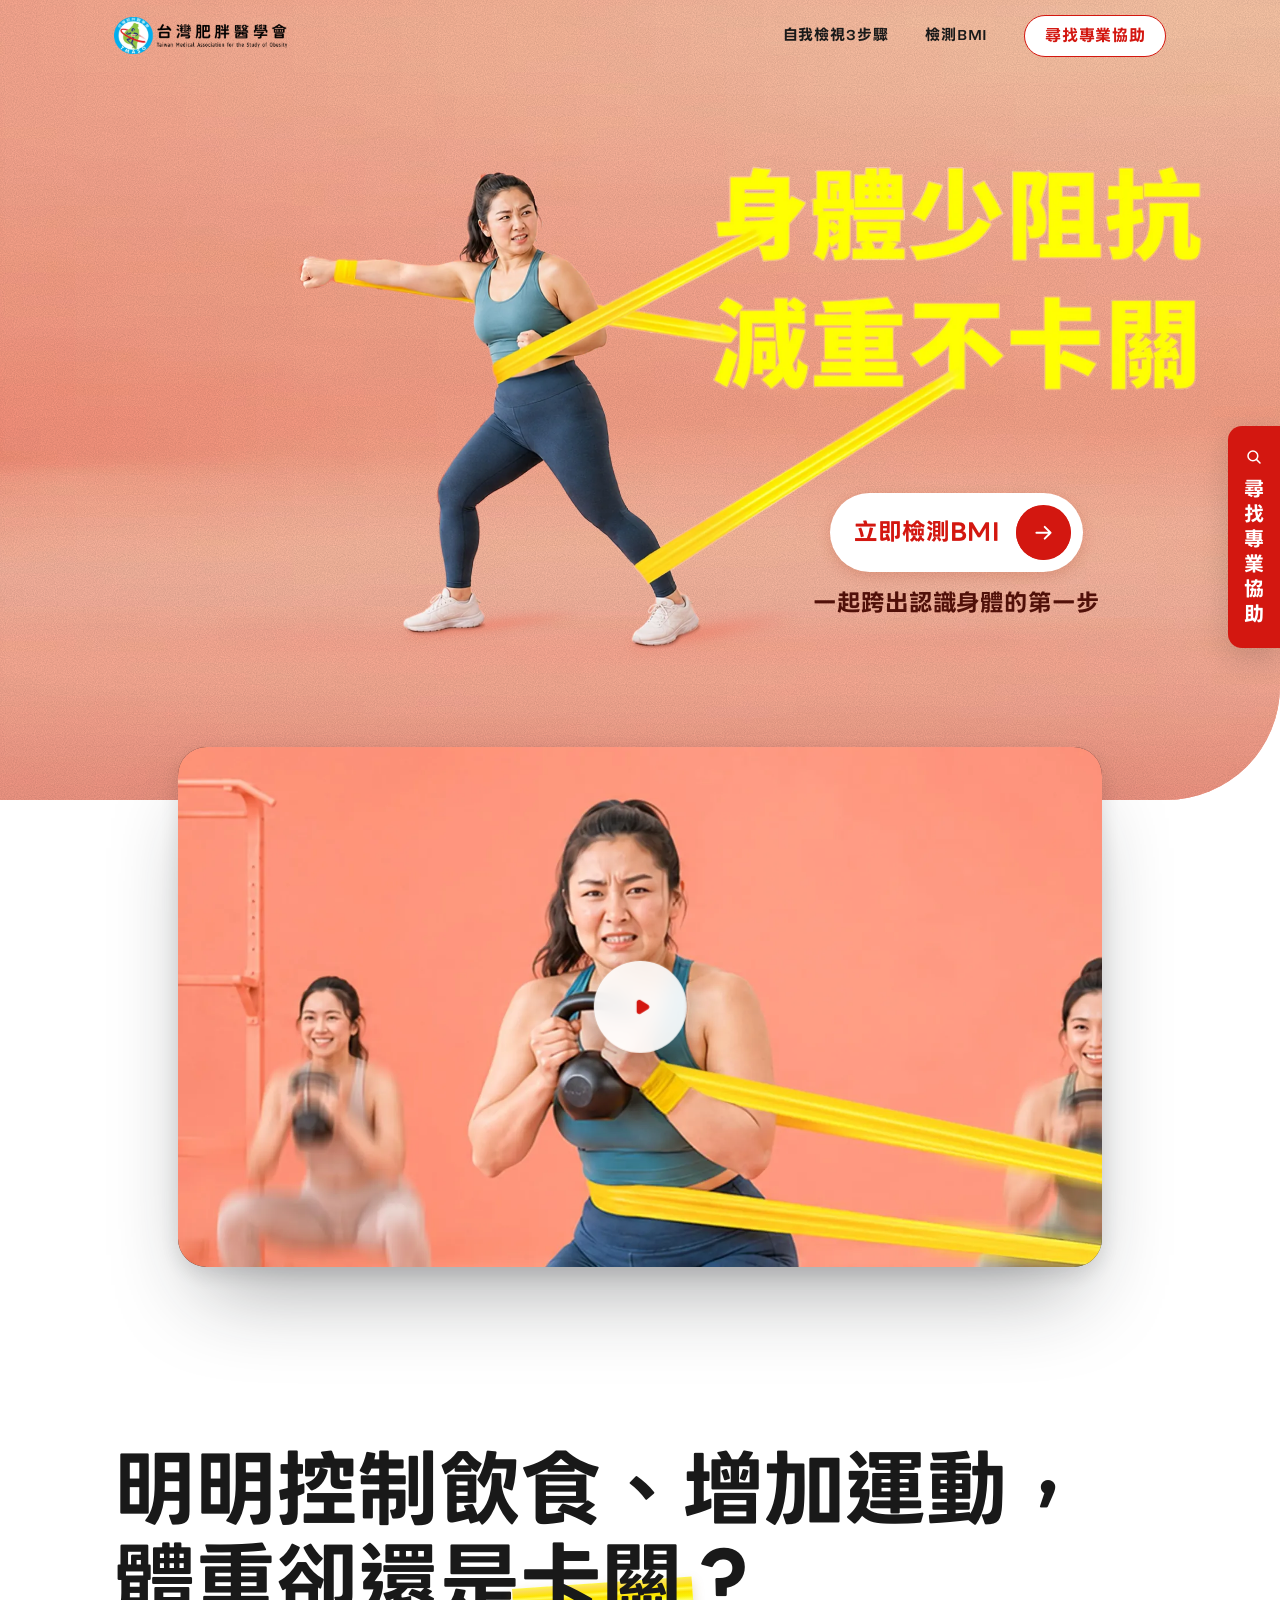
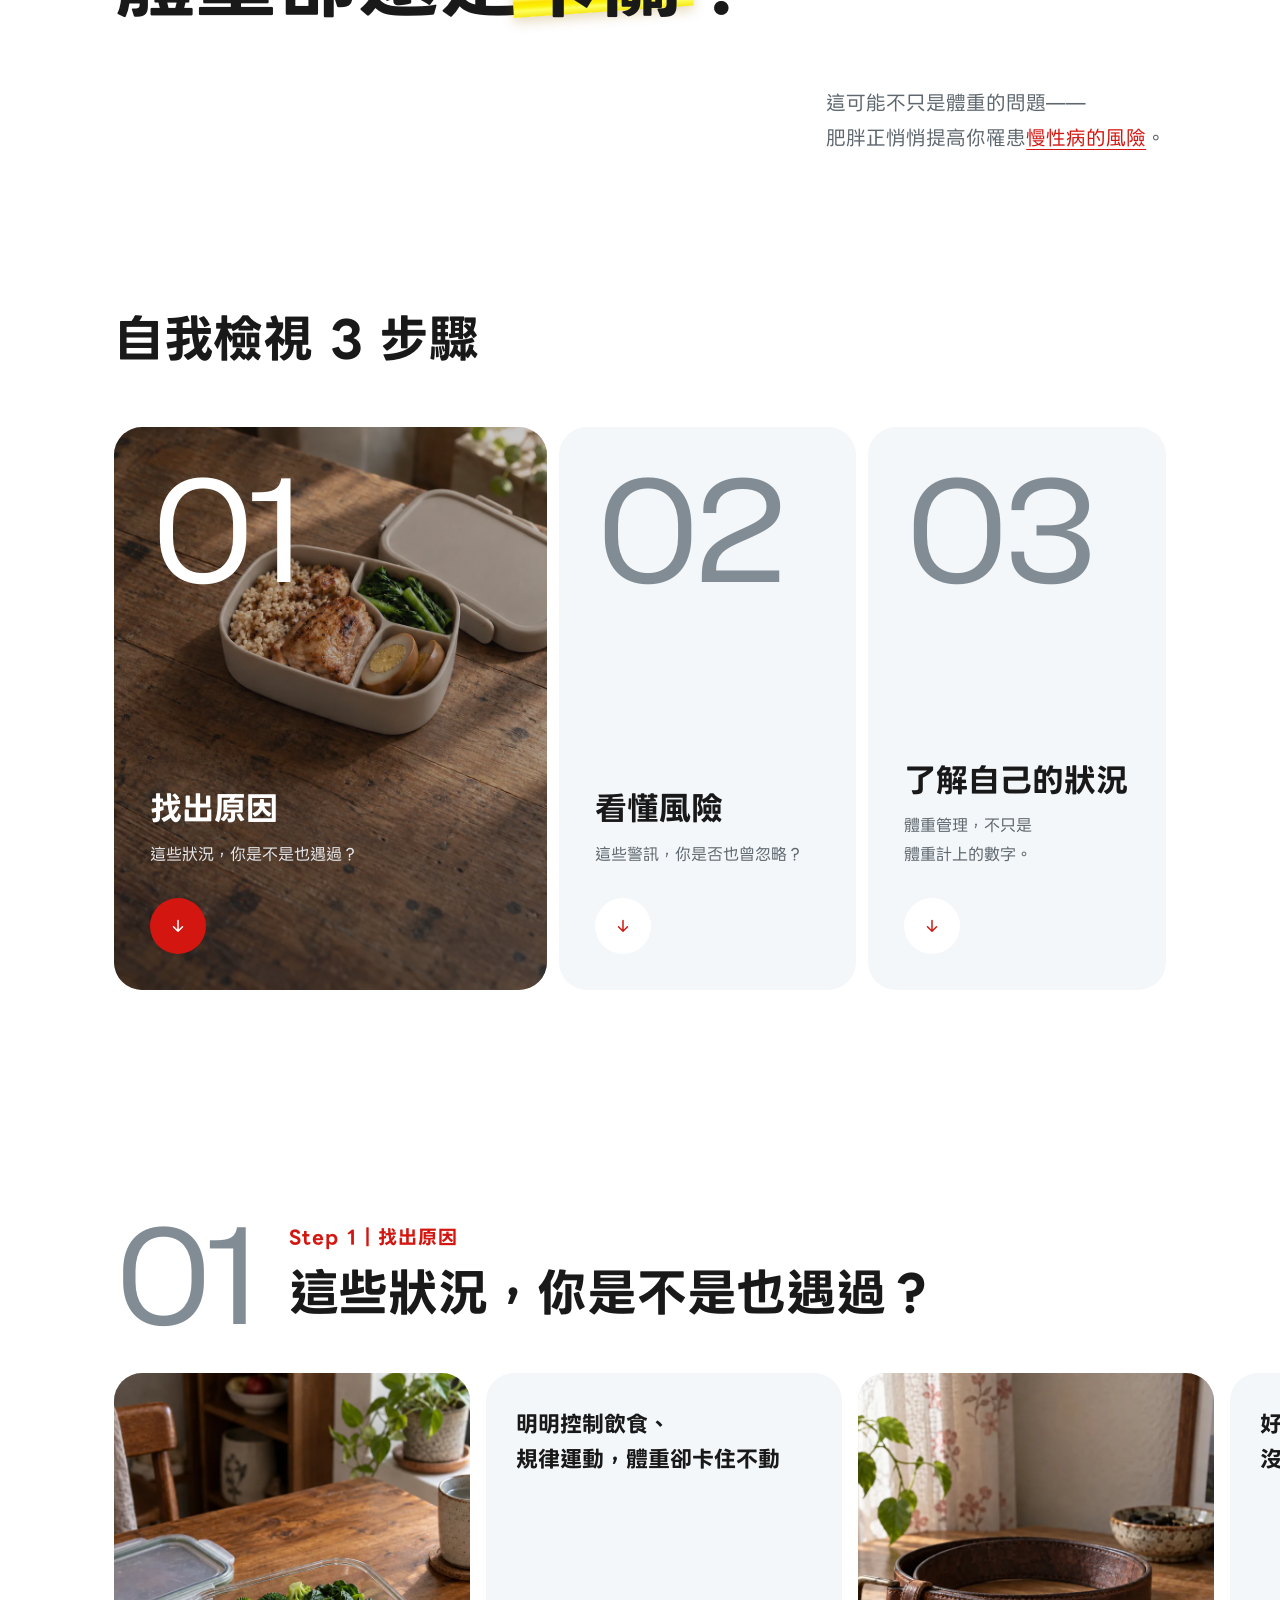
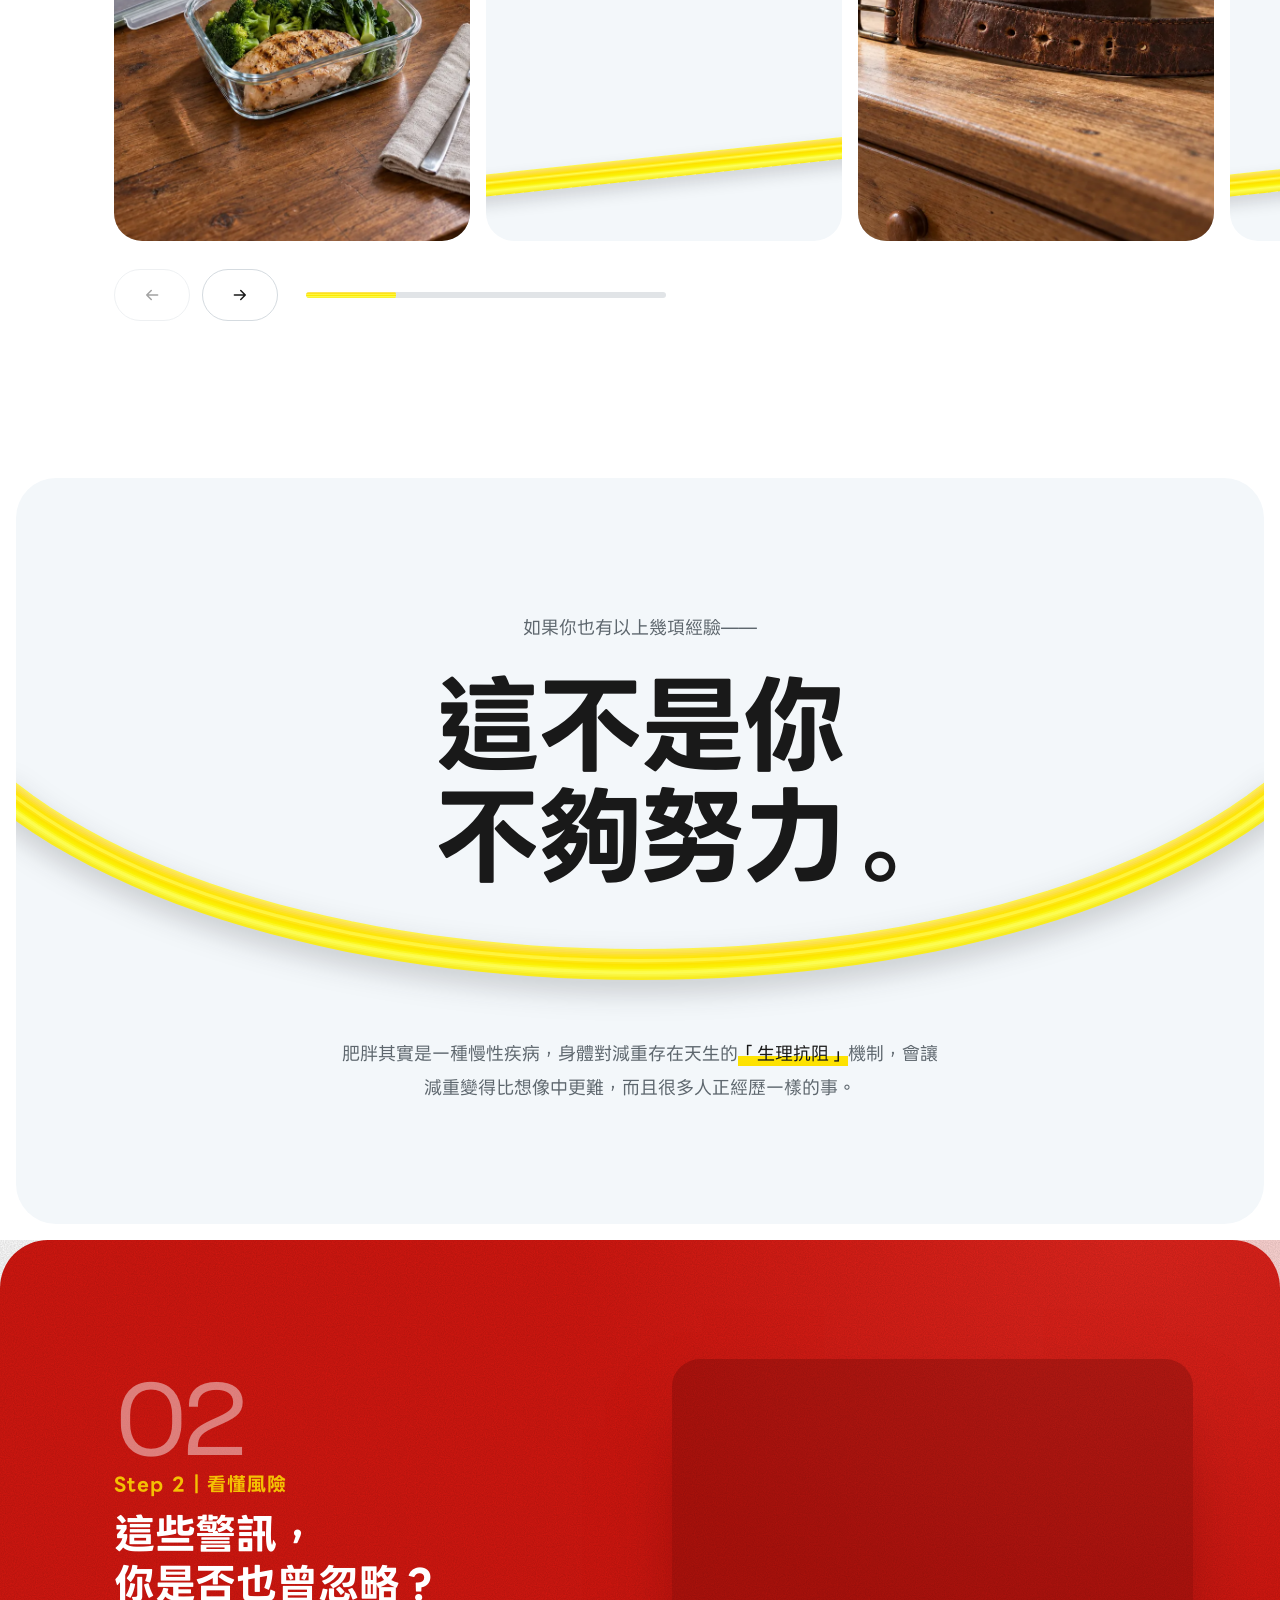
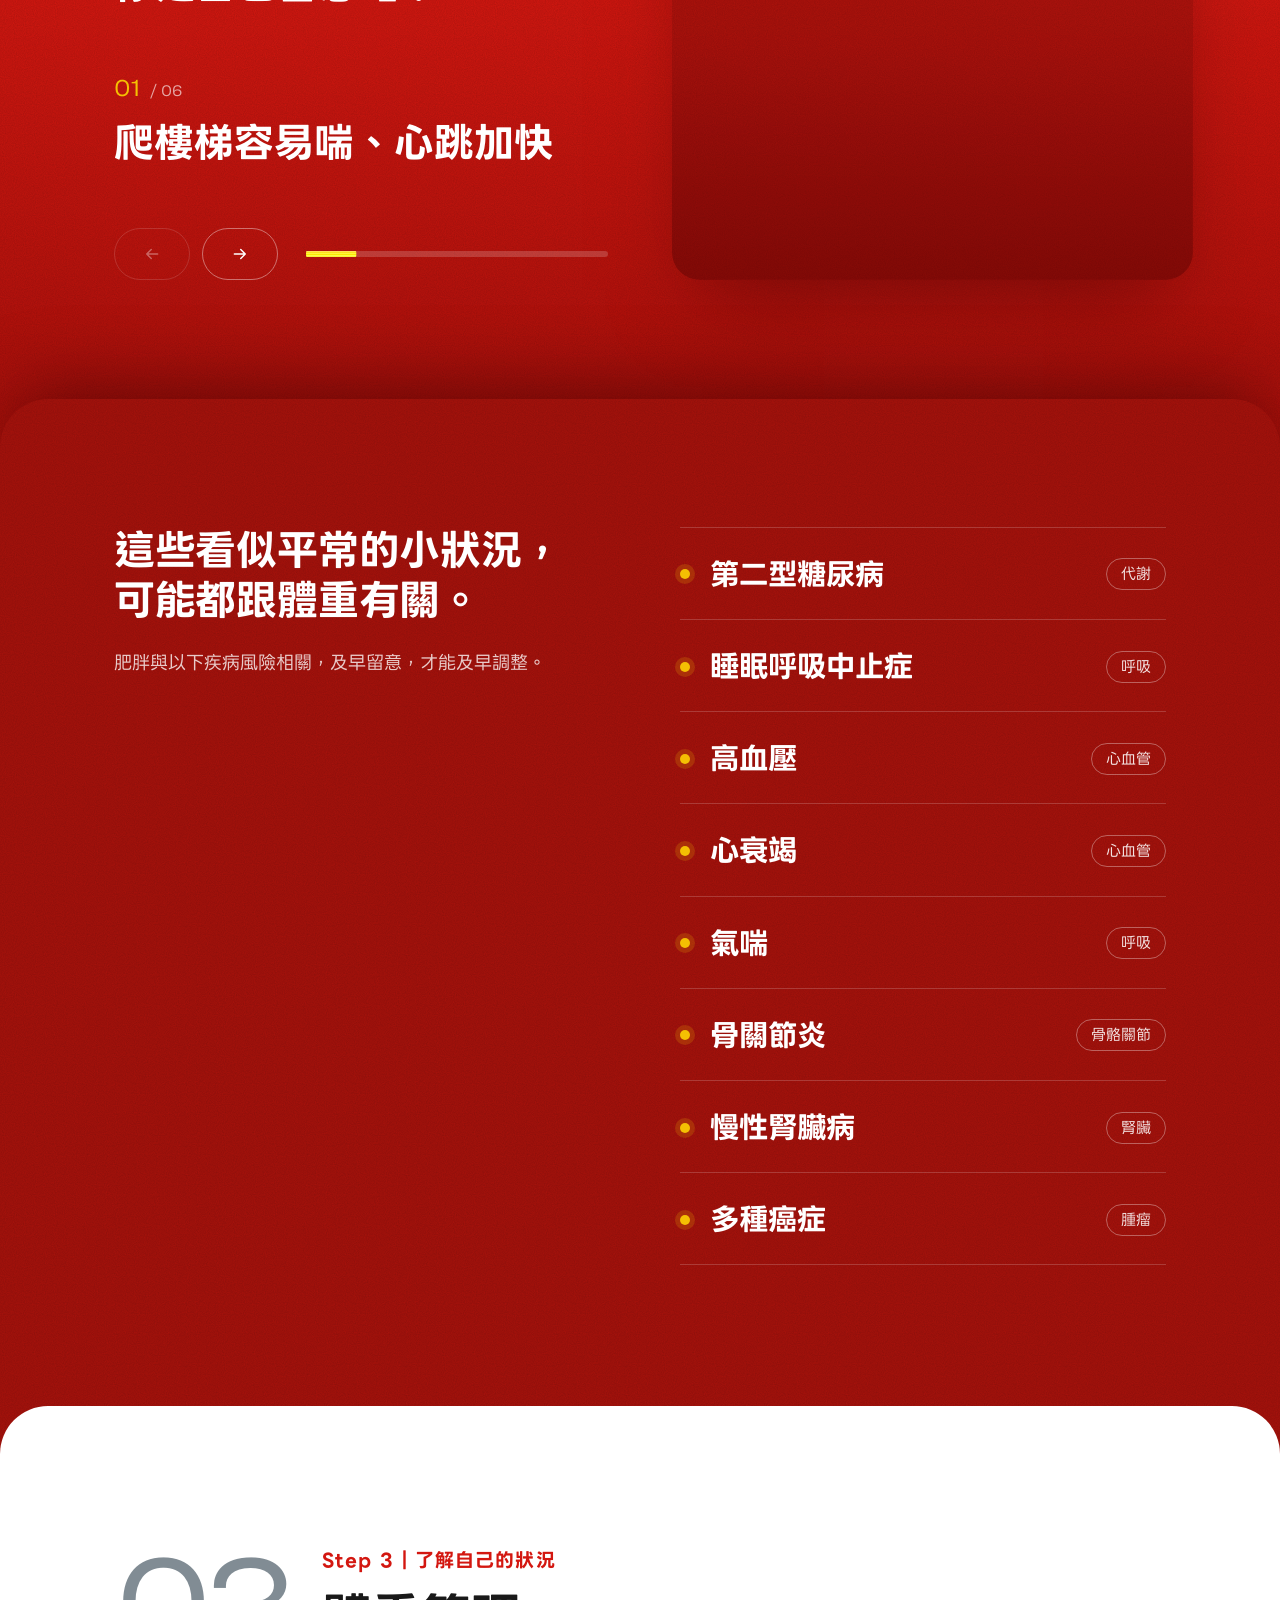
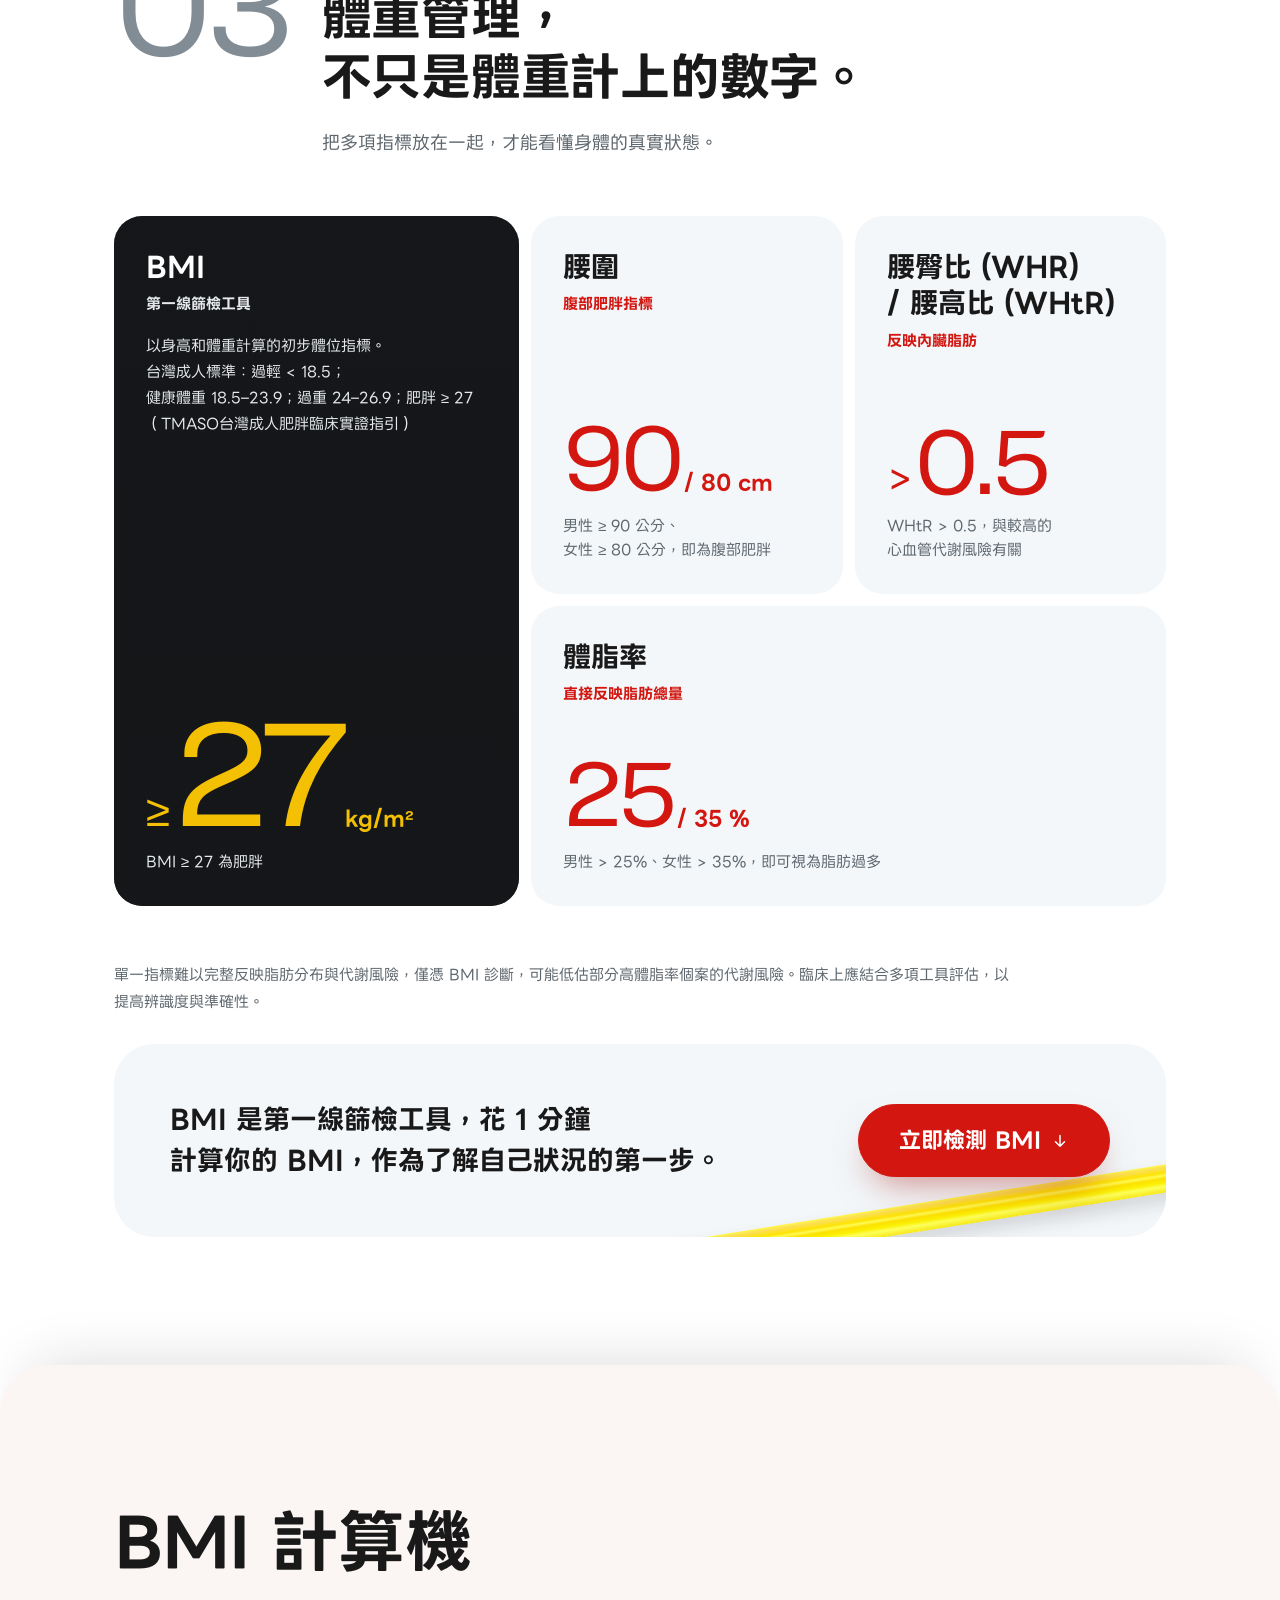
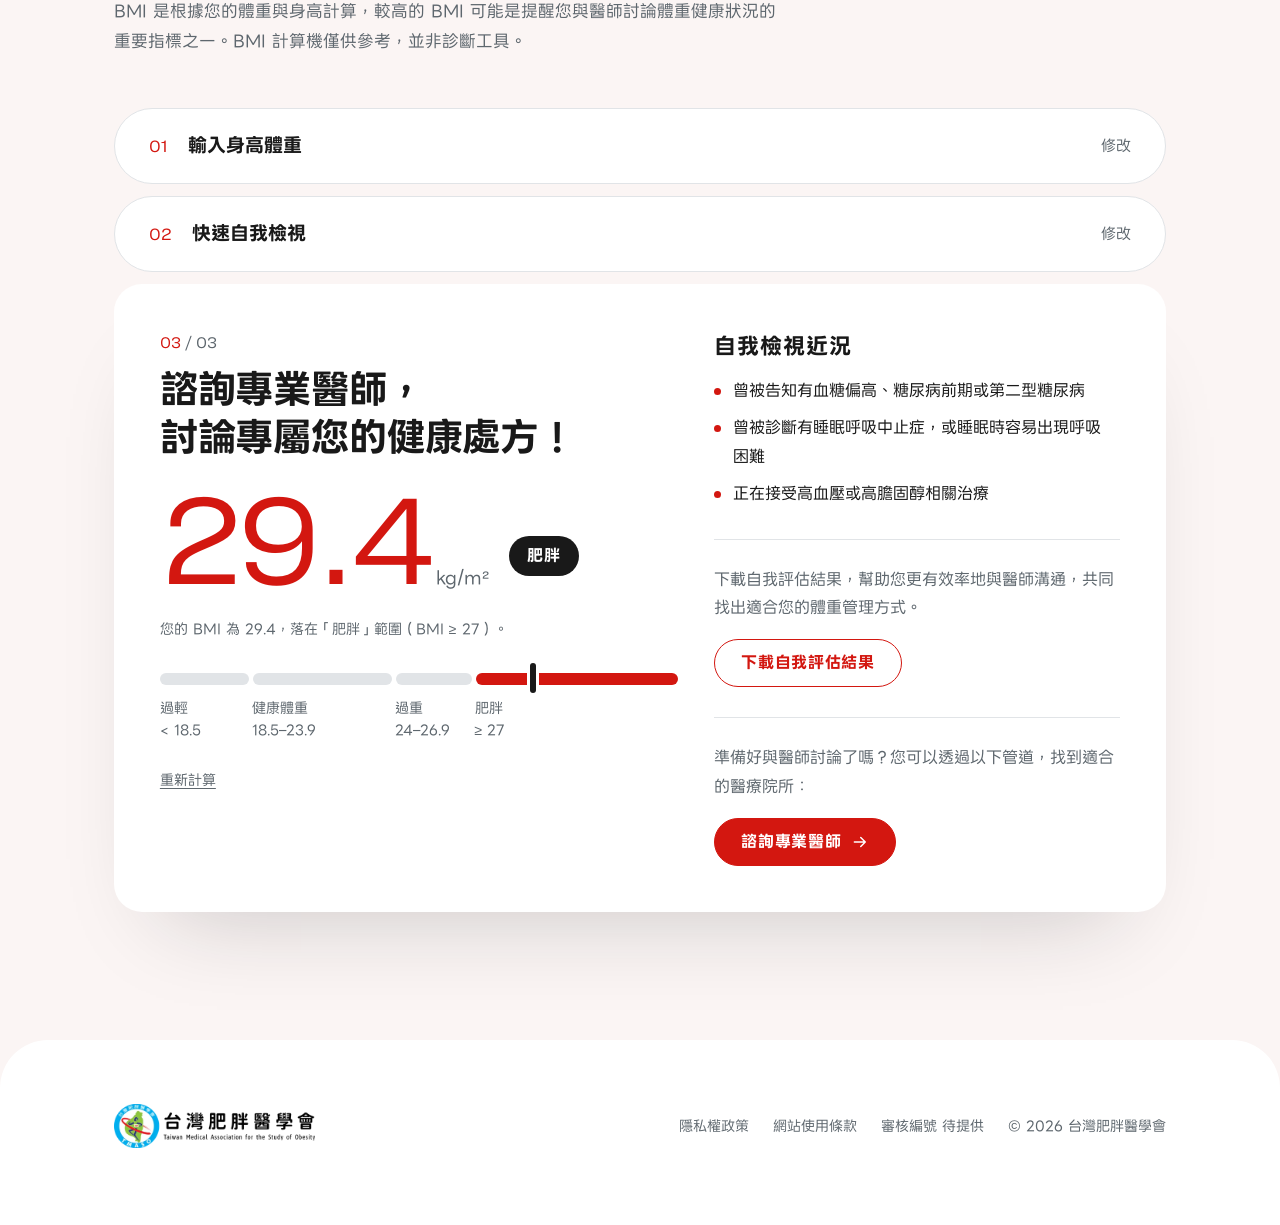
==== commit 3a5450a4: "Show BMI result step pre-filled in static previews Co-Authored-By: Claude Opus 5.5 <noreply@anthropi" ====
--- a/a/index.html
+++ b/a/index.html
@@ -3,7 +3,7 @@
 <head>
 <meta charset="utf-8">
 <meta name="viewport" content="width=device-width, initial-scale=1, viewport-fit=cover">
-<title>TMASO 身體少阻抗｜簡易互動版</title>
+<title>TMASO 身體少阻抗｜提案示意版</title>
 <meta name="description" content="台灣肥胖醫學會 TMASO 肥胖自我檢視衛教頁：自我檢視 3 步驟、相關疾病、多項指標與 BMI 計算機。">
 <meta name="theme-color" content="#ffffff">
 <meta name="robots" content="noindex">
@@ -414,6 +414,19 @@
 
 <script src="assets/js/main.js"></script>
 <script>
+/* 提案示意：BMI 計算機直接展示「我的結果」（範例：身高 165、體重 80） */
+(function(){
+  var noScroll=function(){}; window.scrollTo=window.scrollBy=noScroll; Element.prototype.scrollIntoView=noScroll;
+  var fire=function(el,t){el.dispatchEvent(new Event(t,{bubbles:true}));};
+  document.getElementById('bmi-h').value='165'; document.getElementById('bmi-w').value='80';
+  fire(document.getElementById('card1'),'submit');
+  var chips=document.querySelectorAll('#chips input');
+  [0,2,5].forEach(function(i){chips[i].checked=true; fire(chips[i],'change');});
+  document.getElementById('toResult').click();
+  if(document.activeElement) document.activeElement.blur();
+})();
+</script>
+<script>
 /* 提案示意：移除鍵盤焦點與輸入 */
 document.querySelectorAll('a,button,input,select,textarea,label,[tabindex]').forEach(function(el){el.setAttribute('tabindex','-1');if('readOnly' in el)el.readOnly=true;});
 document.querySelectorAll('a[href]').forEach(function(el){el.removeAttribute('href');});
